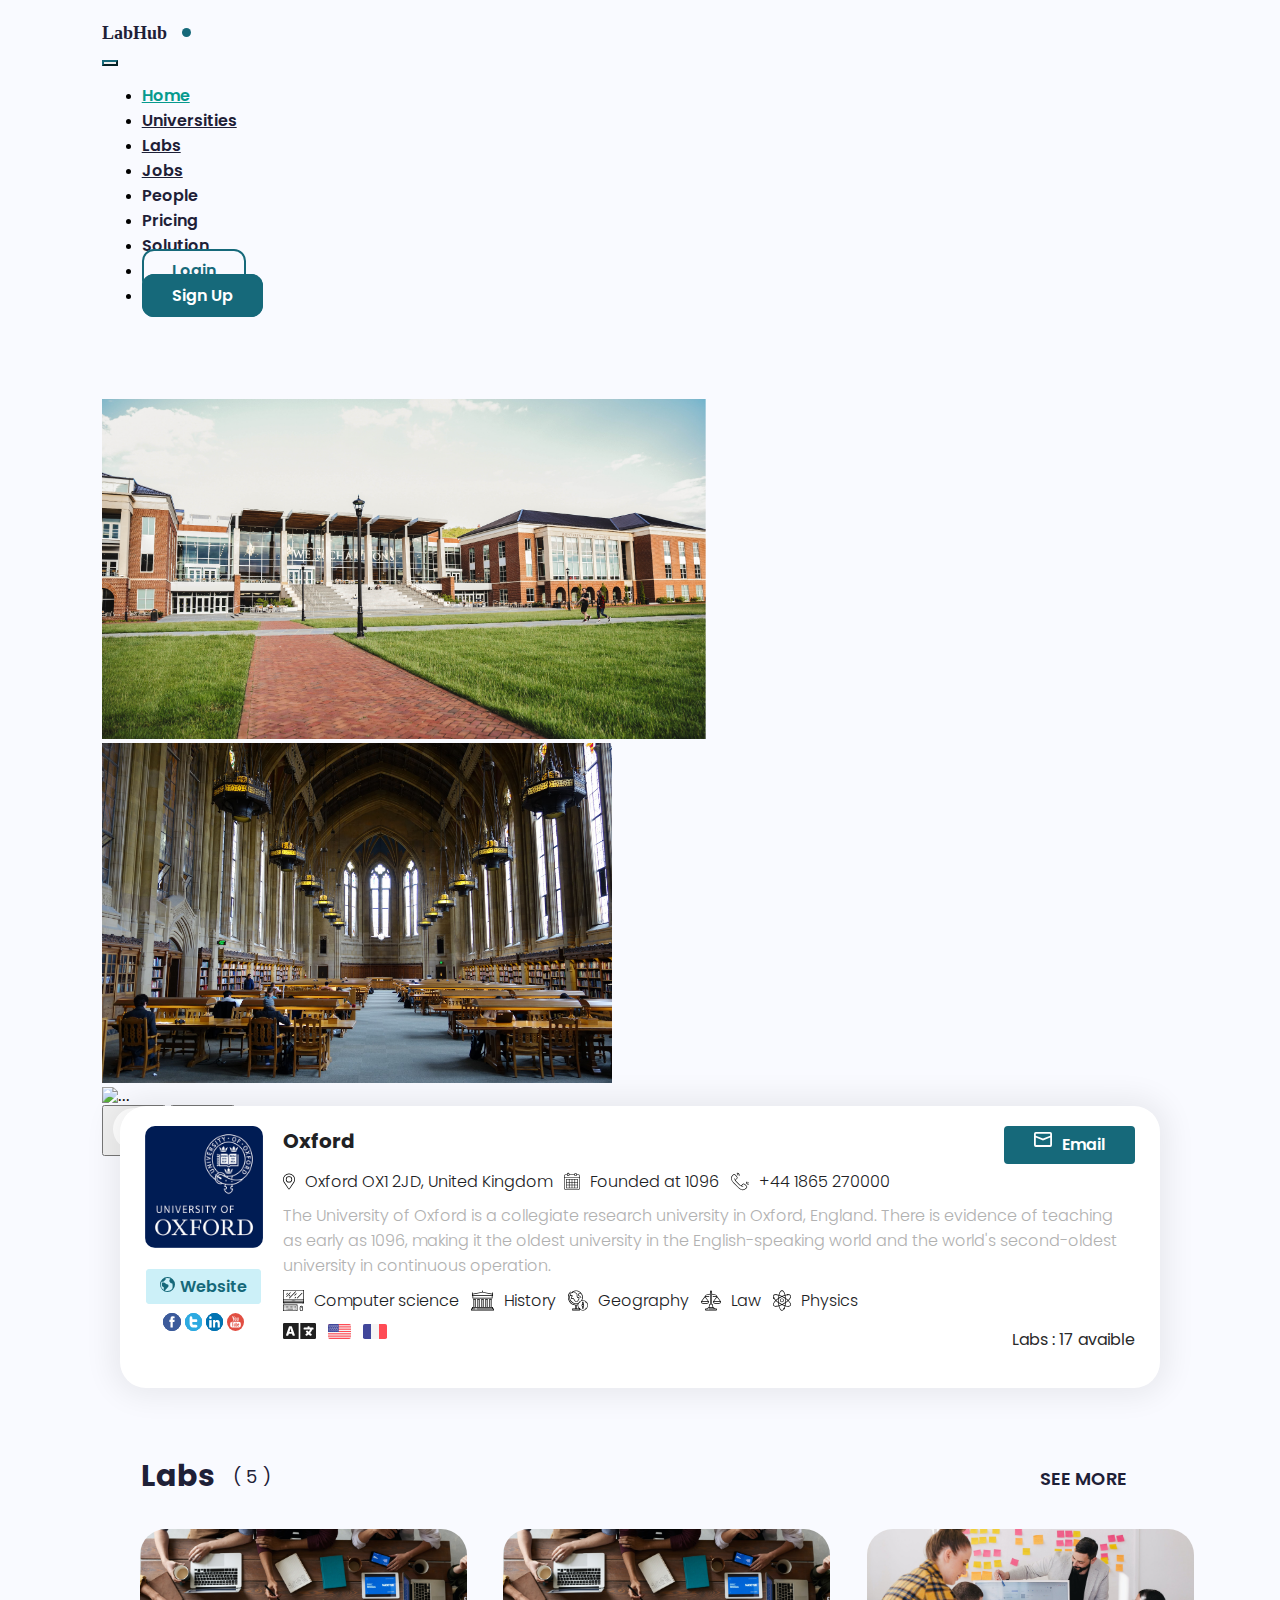
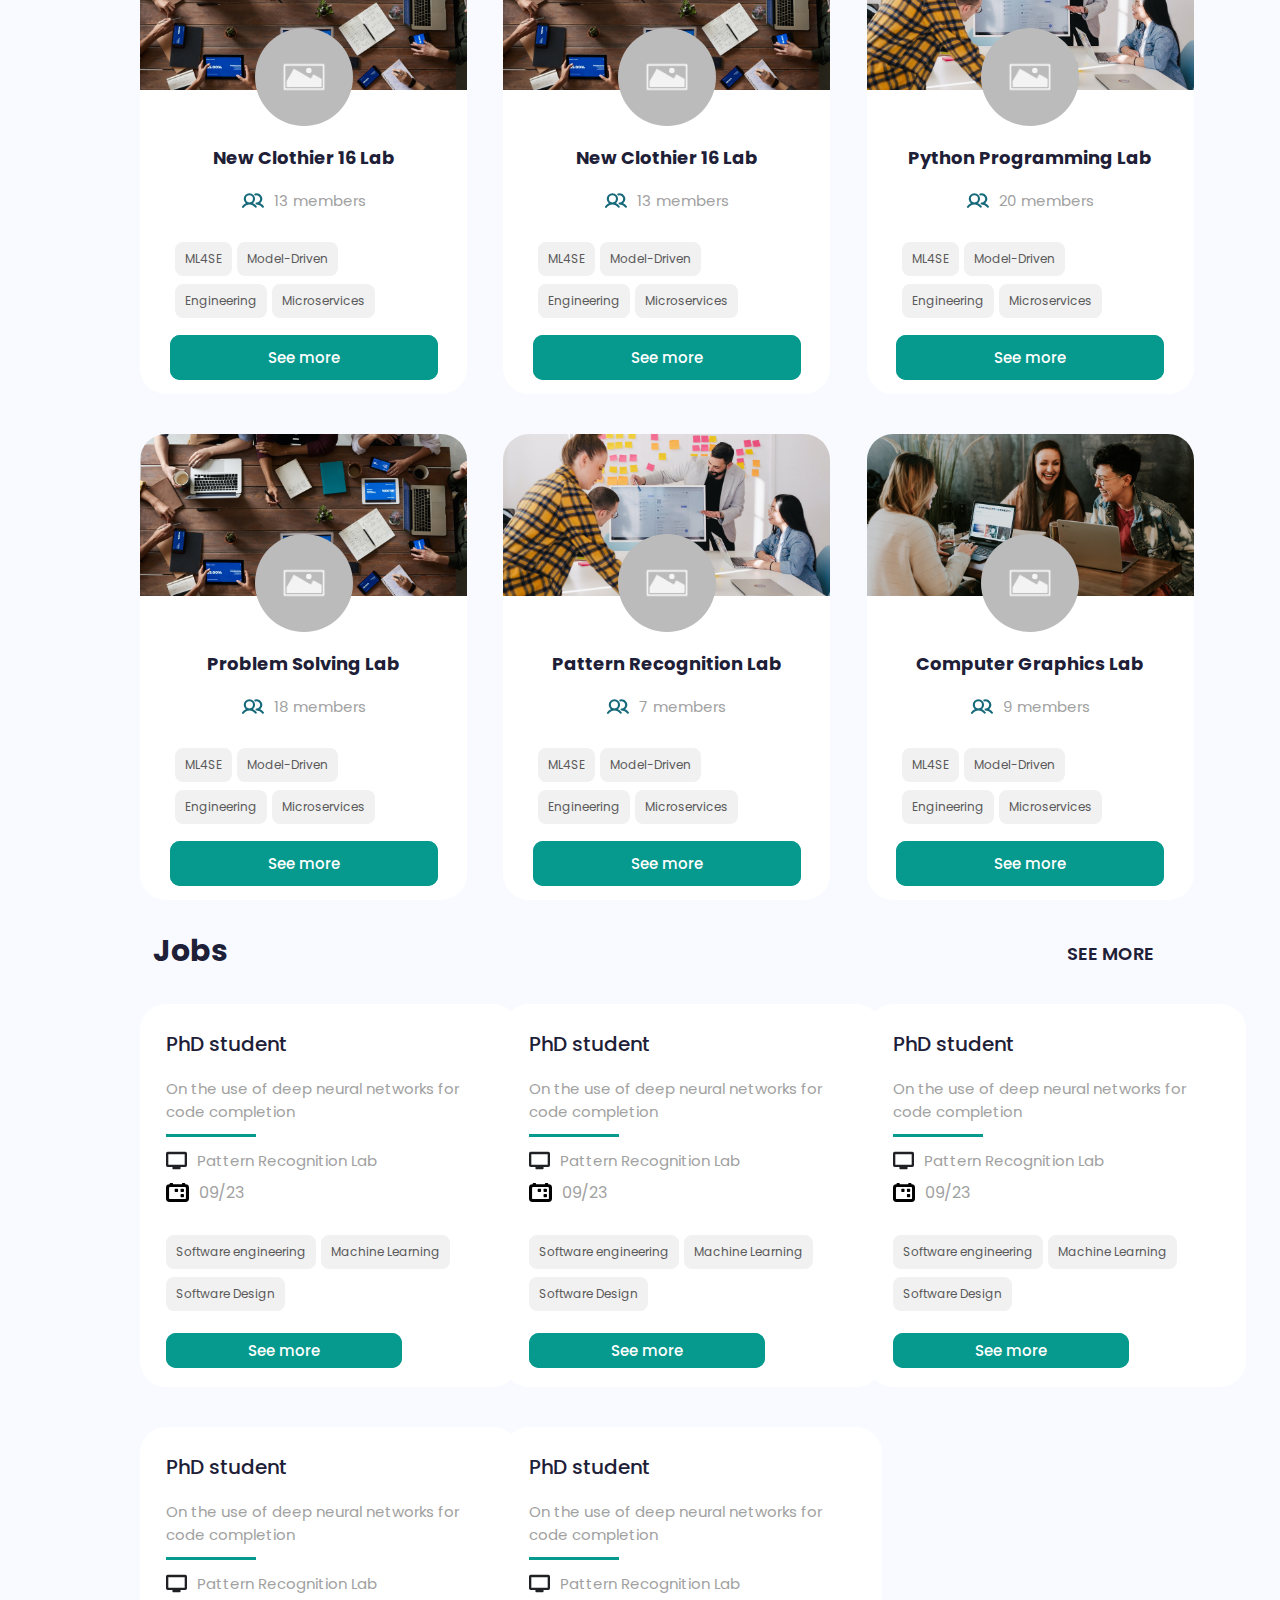
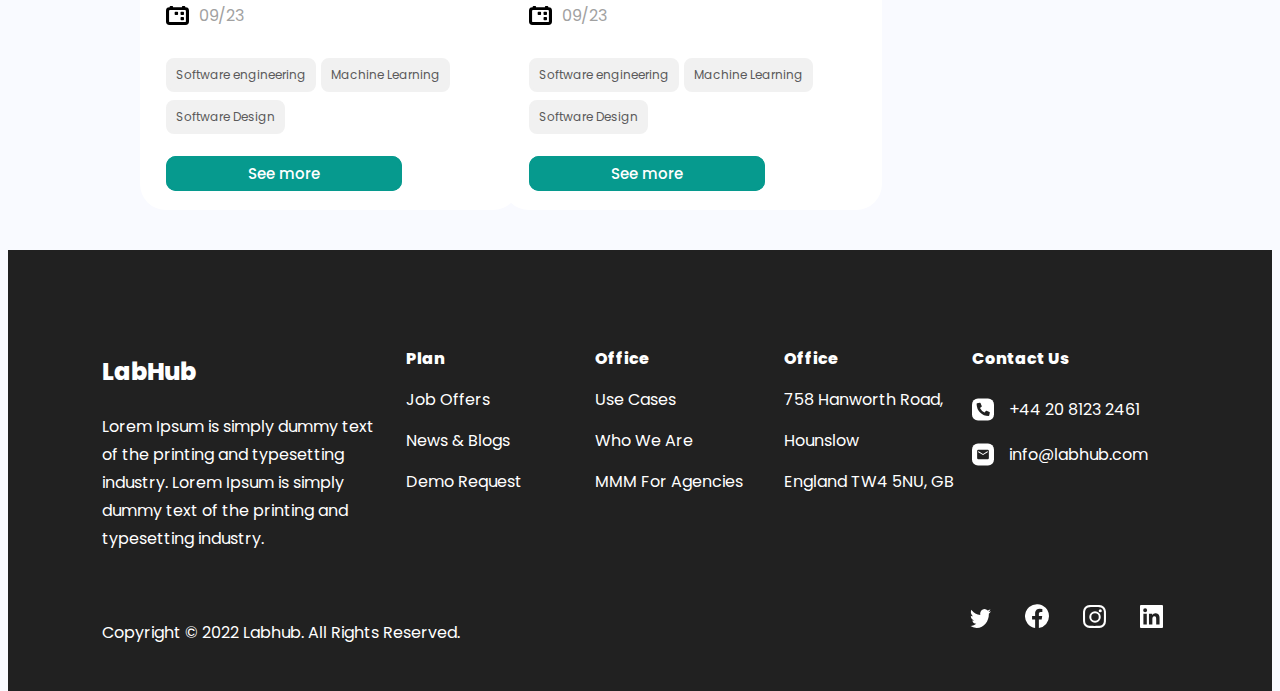
==== detail-universities.html @ 2379552f "add detail universities" ====
<!DOCTYPE html>
<html lang="en">

<head>
  <meta charset="UTF-8" />
  <meta http-equiv="X-UA-Compatible" content="IE=edge" />
  <meta name="viewport" content="width=device-width, initial-scale=1.0" />
  <link rel="stylesheet" href="css/detail-universities.css" type="text/css" />
  <link href="https://cdn.jsdelivr.net/npm/bootstrap@5.1.3/dist/css/bootstrap.min.css" rel="stylesheet"
    integrity="sha384-1BmE4kWBq78iYhFldvKuhfTAU6auU8tT94WrHftjDbrCEXSU1oBoqyl2QvZ6jIW3" crossorigin="anonymous" />
  <title>Details</title>
</head>

<body style="background-color: #f9faff">
  <!-- Navbar -->
  <section id="home__navigation">
    <nav class="navbar navbar-expand-lg navbar-light">
      <div class="container-fluid menu">
        <div>
          <img class="logo" src="./img/logo.svg" />
        </div>
        <button class="navbar-toggler" type="button" data-bs-toggle="collapse" data-bs-target="#navbarNav"
          aria-controls="navbarNav" aria-expanded="false" aria-label="Toggle navigation">
          <span class="navbar-toggler-icon"></span>
        </button>
        <div class="collapse navbar-collapse justify-content-end" id="navbarNav">
          <ul class="navbar-nav">
            <li class="nav-item">
              <a class="nav-link active-page" href="/LabHub/">Home</a>
            </li>
            <li class="nav-item">
              <a class="nav-link" href="/LabHub/universities.html">Universities</a>
            </li>
            <li class="nav-item">
              <a class="nav-link" href="/LabHub/labs.html">Labs</a>
            </li>
            <li class="nav-item">
              <a class="nav-link" href="/jobs.html">Jobs</a>
            </li>
            <li class="nav-item">
              <a class="nav-link">People</a>
            </li>
            <li class="nav-item">
              <a class="nav-link">Pricing</a>
            </li>
            <li class="nav-item">
              <a class="nav-link">Solution</a>
            </li>
            <li class="nav-item">
              <a class="nav-link">Login</a>
            </li>
            <li class="nav-item">
              <a class="nav-link">Sign Up</a>
            </li>
          </ul>
        </div>
      </div>
    </nav>
  </section>
  <!-- Details University -->
  <section id="details__university">
    <div class="result-university">
      <div id="carouselExampleControls" class="carousel slide" data-bs-ride="carousel">
        <div class="carousel-inner">
          <div class="carousel-item active">
            <!-- <div class="img1"></div> -->
            <img src="./img/university-3.jpg" class="d-block w-100 img-carousel" alt="..." />
          </div>
          <div class="carousel-item">
            <!-- <div class="img2"></div> -->
            <img src="./img/university-2.jpg" class="d-block w-100 img-carousel" alt="..." />
          </div>
          <div class="carousel-item">
            <img src="./img/university-1.jpg" class="d-block w-100 img-carousel" alt="..." />
            <!-- <div class="img1 d-block w-100"></div> -->
          </div>
        </div>
        <button class="carousel-control-prev" type="button" data-bs-target="#carouselExampleControls"
          data-bs-slide="prev">
          <img src="./img/arrow-prev.svg" />
        </button>
        <button class="carousel-control-next" type="button" data-bs-target="#carouselExampleControls"
          data-bs-slide="next">
          <img src="./img/arrow-next.svg" />
        </button>
      </div>
      <div class="description-university">
        <div class="data-university">
          <img src="./img/logo-university.png" class="logo-university" />
          <div class="url-university">
            <a class="website-university"><img src="./img/earth.svg" />Website</a>
          </div>
          <div class="social-media">
            <a href="https://www.facebook.com/">
              <img src="./img/facebook.svg" /></a>
            <a href="https://www.twitter.com/">
              <img src="./img/twitter.svg" /></a>
            <a> <img src="./img/linkedin.svg" /></a>
            <a href=""> <img src="./img/youtubee.svg" /></a>
          </div>
        </div>
        <div class="details-of-university">
          <div class="university-email">
            <p>Oxford</p>
            <a href="mailto:someone@yoursite.com"><img src="/img/mail.svg" />Email</a>
          </div>
          <div class="contact-university">
            <div class="adress">
              <img src="/img/pin.svg" />
              <p class="data-of-university">Oxford OX1 2JD, United Kingdom</p>
            </div>
            <div class="founded">
              <img src="/img/calendar.svg" />
              <p class="data-of-university">Founded at 1096</p>
            </div>

            <div class="phone">
              <img src="/img/phone-number.svg" />
              <p class="data-of-university">+44 1865 270000</p>
            </div>
          </div>
          <div class="describe-university">
            <p>
              The University of Oxford is a collegiate research university in
              Oxford, England. There is evidence of teaching as early as 1096,
              making it the oldest university in the English-speaking world
              and the world's second-oldest university in continuous
              operation.
            </p>
          </div>
          <div class="specialty-university">
            <div class="educational-materials-1">
              <img src="/img/technogie.svg" />
              <p class="educational">Computer science</p>
            </div>
            <div class="educational-materials-2">
              <img src="/img/history.svg" />
              <p class="educational">History</p>
            </div>
            <div class="educational-materials-3">
              <img src="/img/geography.svg" />
              <p class="educational">Geography</p>
            </div>
            <div class="educational-materials-4">
              <img src="/img/law.svg" />
              <p class="educational">Law</p>
            </div>
            <div class="educational-materials-5">
              <img src="/img/nuclear.svg" />
              <p class="educational">Physics</p>
            </div>
          </div>
          <div class="avaible-labs">
            <div class="language">
              <img src="/img/language.svg" />
              <img src="/img/united-states.svg" />
              <img src="/img/french.svg" />
            </div>
            <div class="number-of-labs">
              <p>Labs : <span>17</span> avaible</p>
            </div>
          </div>
        </div>
      </div>
    </div>
  </section>
  <!-- Search Labs -->
  <section id="labs">
    <div class="labs-find">
      <p>Labs <span class="number">( 5 )</span></p>
      <a href="">SEE MORE</a>
    </div>
  </section>
  <!-- List of labs-->
  <section id="labs__list__of__labs">
    <div class="result-search">
      <div class="labs-details">
        <img class="img-lab" src="./img/team.jpg" />
        <div class="">
          <img class="logo-lab" src="./img/img.webp" alt="" />
        </div>
        <div class="description-lab">
          <p class="name-lab">New Clothier 16 Lab</p>
          <div class="members">
            <img src="./img/member.svg" alt="" />
            <p>13</p>
            <p>members</p>
          </div>
        </div>
        <div class="tags">
          <a>ML4SE</a>
          <a>Model-Driven</a>
          <a>Engineering</a>
          <a>Microservices</a>
        </div>
        <a class="see-more">See more</a>
      </div>
      <div class="labs-details">
        <img class="img-lab" src="./img/team.jpg" />
        <div class="">
          <img class="logo-lab" src="./img/img.webp" alt="" />
        </div>
        <div class="description-lab">
          <p class="name-lab">New Clothier 16 Lab</p>
          <div class="members">
            <img src="./img/member.svg" alt="" />
            <p>13</p>
            <p>members</p>
          </div>
        </div>
        <div class="tags">
          <a>ML4SE</a>
          <a>Model-Driven</a>
          <a>Engineering</a>
          <a>Microservices</a>
        </div>
        <a class="see-more">See more</a>
      </div>
      <div class="labs-details">
        <img class="img-lab" src="./img/team-2.jpg" />
        <div class="">
          <img class="logo-lab" src="./img/img.webp" alt="" />
        </div>
        <div class="description-lab">
          <p class="name-lab">Python Programming Lab</p>
          <div class="members">
            <img src="./img/member.svg" alt="" />
            <p>20</p>
            <p>members</p>
          </div>
        </div>
        <div class="tags">
          <a>ML4SE</a>
          <a>Model-Driven</a>
          <a>Engineering</a>
          <a>Microservices</a>
        </div>
        <a class="see-more">See more</a>
      </div>
      <div class="labs-details">
        <img class="img-lab" src="./img/team.jpg" />
        <div class="">
          <img class="logo-lab" src="./img/img.webp" alt="" />
        </div>
        <div class="description-lab">
          <p class="name-lab">Problem Solving Lab</p>
          <div class="members">
            <img src="./img/member.svg" alt="" />
            <p>18</p>
            <p>members</p>
          </div>
        </div>
        <div class="tags">
          <a>ML4SE</a>
          <a>Model-Driven</a>
          <a>Engineering</a>
          <a>Microservices</a>
        </div>
        <a class="see-more">See more</a>
      </div>
      <div class="labs-details">
        <img class="img-lab" src="./img/team-2.jpg" />
        <div class="">
          <img class="logo-lab" src="./img/img.webp" alt="" />
        </div>
        <div class="description-lab">
          <p class="name-lab">Pattern Recognition Lab</p>
          <div class="members">
            <img src="./img/member.svg" alt="" />
            <p>7</p>
            <p>members</p>
          </div>
        </div>
        <div class="tags">
          <a>ML4SE</a>
          <a>Model-Driven</a>
          <a>Engineering</a>
          <a>Microservices</a>
        </div>
        <a class="see-more">See more</a>
      </div>
      <div class="labs-details">
        <img class="img-lab" src="./img/team-3.jpg" />
        <div class="">
          <img class="logo-lab" src="./img/img.webp" alt="" />
        </div>
        <div class="description-lab">
          <p class="name-lab">Computer Graphics Lab</p>
          <div class="members">
            <img src="./img/member.svg" alt="" />
            <p>9</p>
            <p>members</p>
          </div>
        </div>
        <div class="tags">
          <a>ML4SE</a>
          <a>Model-Driven</a>
          <a>Engineering</a>
          <a>Microservices</a>
        </div>
        <a class="see-more">See more</a>
      </div>
    </div>
  </section>
  <!-- Jobss -->
  <section id="jobs">
    <div class="jobs-find">
      <p>Jobs</p>
      <a href="">SEE MORE</a>
    </div>
  </section>
  <!-- Jobs -->
  <section id="list-jobs">
    <div class="list-of-jobs">
      <div class="details-jobs">
        <p class="name-job">PhD student</p>
        <p class="description-job">
          On the use of deep neural networks for code completion
        </p>
        <img src="./img/line.svg" alt="" />
        <div class="type-lab">
          <img src="./img/computer.svg" />
          <p>Pattern Recognition Lab</p>
        </div>
        <div class="date">
          <img src="./img/calendar-2.svg" />
          <p>09/23</p>
        </div>
        <div class="tags-jobs">
          <a>Software engineering </a>
          <a>Machine Learning</a>
          <a>Software Design</a>
        </div>
        <a class="see-more-job">See more</a>
      </div>
      <div class="details-jobs">
        <p class="name-job">PhD student</p>
        <p class="description-job">
          On the use of deep neural networks for code completion
        </p>
        <img src="./img/line.svg" alt="" />
        <div class="type-lab">
          <img src="./img/computer.svg" />
          <p>Pattern Recognition Lab</p>
        </div>
        <div class="date">
          <img src="./img/calendar-2.svg" />
          <p>09/23</p>
        </div>
        <div class="tags-jobs">
          <a>Software engineering </a>
          <a>Machine Learning</a>
          <a>Software Design</a>
        </div>
        <a class="see-more-job">See more</a>
      </div>
      <div class="details-jobs">
        <p class="name-job">PhD student</p>
        <p class="description-job">
          On the use of deep neural networks for code completion
        </p>
        <img src="./img/line.svg" alt="" />
        <div class="type-lab">
          <img src="./img/computer.svg" />
          <p>Pattern Recognition Lab</p>
        </div>
        <div class="date">
          <img src="./img/calendar-2.svg" />
          <p>09/23</p>
        </div>
        <div class="tags-jobs">
          <a>Software engineering </a>
          <a>Machine Learning</a>
          <a>Software Design</a>
        </div>
        <a class="see-more-job">See more</a>
      </div>
      <div class="details-jobs">
        <p class="name-job">PhD student</p>
        <p class="description-job">
          On the use of deep neural networks for code completion
        </p>
        <img src="./img/line.svg" alt="" />
        <div class="type-lab">
          <img src="./img/computer.svg" />
          <p>Pattern Recognition Lab</p>
        </div>
        <div class="date">
          <img src="./img/calendar-2.svg" />
          <p>09/23</p>
        </div>
        <div class="tags-jobs">
          <a>Software engineering </a>
          <a>Machine Learning</a>
          <a>Software Design</a>
        </div>
        <a class="see-more-job">See more</a>
      </div>
      <div class="details-jobs">
        <p class="name-job">PhD student</p>
        <p class="description-job">
          On the use of deep neural networks for code completion
        </p>
        <img src="./img/line.svg" alt="" />
        <div class="type-lab">
          <img src="./img/computer.svg" />
          <p>Pattern Recognition Lab</p>
        </div>
        <div class="date">
          <img src="./img/calendar-2.svg" />
          <p>09/23</p>
        </div>
        <div class="tags-jobs">
          <a>Software engineering </a>
          <a>Machine Learning</a>
          <a>Software Design</a>
        </div>
        <a class="see-more-job">See more</a>
      </div>
    </div>
  </section>
  <footer id="home__footer">
    <div class="our-links">
      <div class="description-labhub">
        <p>LabHub</p>
        <p>
          Lorem Ipsum is simply dummy text of the printing and typesetting
          industry. Lorem Ipsum is simply dummy text of the printing and
          typesetting industry.
        </p>
      </div>
      <div class="details-link">
        <p>Plan</p>
        <p class="custom-links">Job Offers</p>
        <p class="custom-links">News & Blogs</p>
        <p class="custom-links">Demo Request</p>
      </div>
      <div class="details-link">
        <p>Office</p>
        <p class="custom-links">Use Cases</p>
        <p class="custom-links">Who We Are</p>
        <p class="custom-links">MMM For Agencies</p>
      </div>
      <div class="details-link">
        <p>Office</p>
        <p class="custom-links">758 Hanworth Road,</p>
        <p class="custom-links">Hounslow</p>
        <p class="custom-links">England TW4 5NU, GB</p>
      </div>
      <div class="contact-us">
        <p>Contact Us</p>
        <div class="number-phone">
          <img src="./img/phone.svg" />
          <p>+44 20 8123 2461</p>
        </div>
        <div class="email">
          <img src="./img/email.svg" />
          <p>info@labhub.com</p>
        </div>
      </div>
    </div>
    <div class="social-media">
      <div class="copyrigt">
        <p>Copyright © 2022 Labhub. All Rights Reserved.</p>
      </div>
      <div class="social-media-img">
        <img src="./img/logo-twitter.svg" />
        <img src="./img/logo-facebook.svg" />
        <img src="./img/logo-instagram.svg" />
        <img src="./img/logo-linkedin.svg" />
      </div>
      <button id="scrollToTopBtn"></button>
    </div>
  </footer>
  <script src="https://cdn.jsdelivr.net/npm/bootstrap@5.1.3/dist/js/bootstrap.bundle.min.js"
    integrity="sha384-ka7Sk0Gln4gmtz2MlQnikT1wXgYsOg+OMhuP+IlRH9sENBO0LRn5q+8nbTov4+1p"
    crossorigin="anonymous"></script>
    <script src="js/scrolltotop.js"></script>
</body>

</html>
---- css/detail-universities.css ----
@import url(../font.css);

html {
  height: 100%;
}

body {
  height: 100%;
}

.pp {
  border: 2px red solid;
}

.tt {
  border: 2px black solid;
}

/* Navbar */
#home__navigation .logo {
  vertical-align: initial;
  width: 89px;
  height: 25px;
}

#home__navigation .menu {
  padding-left: 7.321vw;
  padding-right: 7.321vw;
  margin-top: 20px;
}

#home__navigation ul li a {
  font-family: Poppins-SemiBold;
  font-size: 16px;
  font-weight: 900;
  color: #1e2037;
  margin-right: 16px;
  cursor: pointer;
}

#home__navigation .navbar-toggler:focus {
  box-shadow: 0 0 0 0.1rem;
}

#home__navigation .navbar-light .navbar-toggler {
  color: #16697a;
  border-color: #16697a;
}

#home__navigation ul li:nth-child(8) a {
  font-family: Poppins-SemiBold;
  color: #16697a;
  font-size: 16px;
  border-radius: 12px;
  border: 2px solid #16697a;
  padding: 8px 28px;
}

#home__navigation ul li:nth-child(9) a {
  font-family: Poppins-SemiBold;
  color: #ffffff;
  font-size: 16px;
  border-radius: 12px;
  border: 2px solid #16697a;
  background-color: #16697a;
  padding: 8px 28px;
  margin-right: 0px;
}

#home__navigation .active-page {
  color: #069a8e;
}

/* Details University  */
#details__university .result-university {
  padding-left: 7.321vw;
  padding-right: 7.321vw;
  padding-top: 75px;
}

#details__university .carousel-inner {
  border-radius: 12px;
}

/* #details__university .carousel-item .img1 {
  background: url("../img/university-1.jpg") no-repeat;
  background-size: 100% 100%;
  height: 300px;
} */
#details__university .img-carousel {
  height: 340px;
  object-fit: cover;
}

/* #details__university .carousel-item .img2 {
  background: url("../img/university-2.jpg") no-repeat;
  background-size: 100% 100%;
  height: 300px;
} */
/* #details__university .carousel-item .img3 {
  background: url("../img/university-3.jpg") no-repeat;
  background-size: 100% 100%;
  height: 300px;
} */

#details__university .carousel-control-next {
  width: 6%;
  top: 0px;
  opacity: initial;
}

#details__university .carousel-control-prev {
  width: 6%;
  top: 0px;
  opacity: initial;
}

#details__university .description-university {
  width: 92%;
  margin: auto;
  padding: 20px 25px;
  display: flex;
  gap: 20px;
  /*justify-content: space-around;*/
  background-color: #ffffff;

  border-radius: 26px;
  margin-top: -50px;
  position: relative;
  -webkit-box-shadow: 0px 0px 30px 8px rgba(0, 0, 0, 0.07);
  box-shadow: 0px 0px 30px 8px rgba(0, 0, 0, 0.07);
}

#details__university .logo-university {
  width: 100%;
  height: 122px;
  border-radius: 10px;
}

#details__university .details-of-university {
  width: 89%;
}

#details__university .data-university {
  text-align: center;
}

#details__university .url-university {
  margin-top: 22px;
}

#details__university .website-university {
  font-family: Poppins-SemiBold;
  color: #16697a;
  font-size: 16px;
  border-radius: 4px;
  border: 2px solid #ccf0f8;
  background-color: #ccf0f8;
  padding: 4px 12px;
  margin-right: 0px;
  text-decoration: none;
  cursor: pointer;
}

#details__university .website-university img {
  margin-right: 5px;
}

#details__university .social-media {
  margin-top: 14px;
}

#details__university .university-email {
  display: flex;
  justify-content: space-between;
  margin-bottom: 5px;
}

#details__university .university-email p {
  font-family: Poppins-Bold;
  color: #202124;
  font-size: 20px;
  margin: 0;
  padding: 0;
}

#details__university .university-email a {
  font-family: Poppins-SemiBold;
  color: #ffffff;
  font-size: 16px;
  border-radius: 4px;
  border: 2px solid #16697a;
  background-color: #16697a;
  padding: 4px 28px;
  margin-right: 0px;
  cursor: pointer;
  text-decoration: none;
}

#details__university .university-email a img {
  margin-right: 10px;
  margin-bottom: 4px;
  width: 18px;
}

#details__university .contact-university {
  display: flex;
  flex-wrap: wrap;
  margin-bottom: 9px;
}

#details__university .data-of-university {
  font-family: Poppins-Light;
  color: #202124;
  font-size: 16px;
  margin: 0;
  padding: 0;
}

#details__university .adress,
.founded,
.phone {
  display: flex;
  gap: 10px;
  margin-right: 12px;
}

#details__university .describe-university p {
  font-family: Poppins-Light;
  color: #b1b1b1;
  font-size: 16px;
  margin: 0;
  padding: 0;
}

#details__university .avaible-labs {
  display: flex;
  justify-content: space-between;
  margin-top: 10px;
}

#details__university .avaible-labs img {
  margin-right: 8px;
}

#details__university .number-of-labs p {
  font-family: Poppins-Regular;
  color: #2a2a2a;
  font-size: 16px;
  margin-top: 4px;
  padding: 0;
}

/* Number of labs*/
#labs .labs-find {
  display: flex;
  justify-content: space-between;
  width: 79%;
  margin: auto;
  margin-top: 65px;
}

#labs .labs-find p {
  font-family: Poppins-Bold;
  color: #1e2037;
  font-size: 30px;
  margin: 0;
  padding: 0;
}

#labs .labs-find span {
  font-family: Poppins-Regular;
  color: #1e2037;
  font-size: 18px;
  margin-left: 12px;
  position: relative;
  bottom: 3px;
}

#labs .labs-find a {
  font-family: Poppins-SemiBold;
  color: #1e2037;
  font-size: 18px;
  margin: 12px;
  padding: 0;
  cursor: pointer;
  text-decoration: none;
}

#labs__list__of__labs .result-search {
  margin-top: 25px;
  display: inline-grid;
  grid-template-columns: 35% 35% 35%;
  padding-left: 10.321vw;
  padding-right: 7.321vw;
}

#labs__list__of__labs .labs-details {
  width: 90%;
  text-align: center;
  margin-bottom: 40px;
  padding-bottom: 25px;
  border-top-left-radius: 26px;
  border-bottom-left-radius: 26px;
  border-top-right-radius: 26px;
  border-bottom-right-radius: 26px;
  background-color: #ffffff;
}

#labs__list__of__labs .img-lab {
  width: 100%;
  height: 12.625vw;
  border-top-left-radius: 26px;
  border-top-right-radius: 26px;
  object-fit: cover;
}

#labs__list__of__labs .logo-lab {
  width: 30%;
  border-radius: 50%;
  margin-left: auto;
  margin-right: auto;
  display: block;
  margin-top: -5.167vw;
}

#labs__list__of__labs .description-lab {
  text-align: center;
}

#labs__list__of__labs .name-lab {
  color: #1e2037;
  font-family: Poppins-Bold;
  font-size: 18px;
  margin-top: 18px;
}

#labs__list__of__labs .members {
  display: flex;
  justify-content: center;
  gap: 5px;
  margin-bottom: 15px;
}

#labs__list__of__labs .members img {
  width: 22px;
  margin-right: 5px;
}

#labs__list__of__labs .members p {
  margin: 0;
  padding: 0;
  color: #a1a1a1;
  font-size: 15px;
  font-family: Poppins-Regular;
}

#labs__list__of__labs .tags {
  margin-top: 22px;
  display: flex;
  justify-content: flex-start;
  flex-wrap: wrap;
  padding-right: 45px;
  padding-left: 45px;
  margin-bottom: 28px;
}

#labs__list__of__labs .tags a {
  font-family: Poppins-Regular;
  color: #5a5a5a;
  font-size: 14px;
  border-radius: 8px;
  border: 2px solid #f1f1f1;
  background-color: #f1f1f1;
  margin-right: 5px;
  margin-top: 8px;
  padding: 6px 8px;
  cursor: pointer;
}

#labs__list__of__labs .see-more {
  font-family: Poppins-Medium;
  color: #ffffff;
  font-size: 15px;
  border-radius: 10px;
  border: 2px solid #069a8e;
  background-color: #069a8e;
  cursor: pointer;
  text-decoration: none;
  padding: 10px 96px;
}

#jobs .jobs-find {
  display: flex;
  justify-content: space-between;
  padding-left: 11.321vw;
  padding-right: 8.321vw;
  margin-top: -12px;
}

#jobs .jobs-find p {
  font-family: Poppins-Bold;
  color: #1e2037;
  font-size: 30px;
  margin: 0;
  padding: 0;
}

#jobs .jobs-find a {
  font-family: Poppins-SemiBold;
  color: #1e2037;
  font-size: 18px;
  margin: 12px;
  padding: 0;
  cursor: pointer;
  text-decoration: none;
}

#list-jobs .list-of-jobs {
  margin-top: 25px;
  display: inline-grid;
  grid-template-columns: 35% 35% 35%;
  padding-left: 10.321vw;
  padding-right: 7.321vw;
}

#list-jobs .details-jobs {
  width: 90%;
  text-align: left;
  margin-bottom: 40px;
  padding-bottom: 25px;
  padding-left: 26px;
  padding-right: 26px;
  border-top-left-radius: 26px;
  border-bottom-left-radius: 26px;
  border-top-right-radius: 26px;
  border-bottom-right-radius: 26px;
  background-color: #ffffff;
}

#list-jobs .name-job {
  color: #1e2037;
  font-family: Poppins-Medium;
  font-size: 20px;
  margin-top: 25px;
  padding: 0;
}

#list-jobs .description-job {
  color: #a1a1a1;
  font-family: Poppins-Regular;
  font-size: 15px;
  margin: 0;
  padding-right: 15px;
  margin-top: -2px;
}

#list-jobs .type-lab {
  margin-top: 8px;
  display: flex;
  gap: 10px;
}

#list-jobs .type-lab p {
  color: #a1a1a1;
  font-family: Poppins-Regular;
  font-size: 15px;
  margin: 0;
  padding: 0;
}

#list-jobs .date {
  margin-top: 8px;
  display: flex;
  gap: 10px;
}

#list-jobs .date p {
  color: #a1a1a1;
  font-family: Poppins-Regular;
  font-size: 16px;
  margin: 0;
  padding: 0;
}

#list-jobs .tags-jobs {
  margin-top: 22px;
  display: flex;
  justify-content: flex-start;
  flex-wrap: wrap;
  margin-bottom: 28px;
}

#list-jobs .tags-jobs a {
  font-family: Poppins-Regular;
  color: #5a5a5a;
  font-size: 12px;
  border-radius: 8px;
  border: 2px solid #f1f1f1;
  background-color: #f1f1f1;
  margin-right: 5px;
  margin-top: 8px;
  padding: 6px 8px;
  cursor: pointer;
}

#list-jobs .see-more-job {
  font-family: Poppins-Medium;
  color: #ffffff;
  font-size: 15px;
  border-radius: 10px;
  border: 2px solid #069a8e;
  background-color: #069a8e;
  cursor: pointer;
  text-decoration: none;
  padding: 10px 96px;
}

/*Footer*/
#home__footer .our-links {
  background-color: #212121;
  color: #ffffff;
  display: flex;
  padding-right: 7.321vw;
  padding-left: 7.321vw;
  padding-top: 80px;
  padding-bottom: 10px;
}

#home__footer .description-labhub {
  width: 30%;
  padding-right: 15px;
}

#home__footer .details-link {
  width: 18%;
  padding-right: 15px;
}

#home__footer .contact-us {
  width: 18%;
  padding-right: 15px;
}

#home__footer .description-labhub p:nth-child(1) {
  font-family: Poppins-ExtraBold;
  font-size: 24px;
}

#home__footer .description-labhub p:nth-child(2) {
  font-family: Poppins-Regular;
  font-size: 16px;
  line-height: 28px;
}

#home__footer .details-link p:nth-child(1) {
  font-family: Poppins-ExtraBold;
  font-size: 16px;
}

#home__footer .custom-links {
  font-family: Poppins-Regular;
  font-size: 16px;
}

#home__footer .contact-us p:nth-child(1) {
  font-family: Poppins-ExtraBold;
  font-size: 16px;
}

#home__footer .number-phone {
  display: flex;
}

#home__footer .number-phone p {
  font-family: Poppins-Regular;
  font-size: 16px;
  margin: 10px 15px;
}

#home__footer .email p {
  font-family: Poppins-Regular;
  font-size: 16px;
  margin: 10px 15px;
}

#home__footer .email {
  display: flex;
}

#home__footer .social-media {
  padding-top: 25px;
  background-color: #212121;
  color: #ffffff;
  display: flex;
  padding-right: 7.321vw;
  padding-left: 7.321vw;
  padding-bottom: 30px;
}

#home__footer .copyrigt {
  width: 50%;
}

#home__footer .social-media-img {
  width: 50%;
  text-align: right;
}

#home__footer .social-media-img img {
  margin: 0 15px;
}

#home__footer .social-media .copyrigt p {
  font-family: Poppins-Regular;
  font-size: 16px;
}

@media (max-width: 1400px) {
  #home__navigation ul li a {
    margin-right: 12px;
  }

  #labs__list__of__labs .tags {
    padding-right: 35px;
    padding-left: 35px;
  }

  #labs__list__of__labs .tags a {
    font-size: 12px;
  }
}

#details__university .specialty-university {
  margin-top: 6px;
  display: flex;
  flex-wrap: wrap;
}

#details__university .educational-materials-1,
.educational-materials-2,
.educational-materials-3,
.educational-materials-4,
.educational-materials-5 {
  display: flex;
  gap: 10px;
  margin-right: 12px;
  margin-top: 4px;
}

#details__university .educational {
  font-family: Poppins-Light;
  color: #202124;
  font-size: 16px;
  margin: 0;
  padding: 0;
  margin: 0;
  padding: 0;
}

@media (max-width: 1310px) {
  #list-jobs .see-more-job {
    padding: 5px 80px;
  }
}

@media (max-width: 1200px) {
  #home__navigation ul li:nth-child(8) a {
    padding: 8px 25px;
  }

  #home__navigation ul li:nth-child(9) a {
    padding: 8px 25px;
  }

  #details__university .website-university {
    font-size: 14px;
  }

  #labs__list__of__labs .tags {
    justify-content: center;
  }

  #labs__list__of__labs .see-more {
    padding: 5px 58px;
  }

  #list-jobs .see-more-job {
    padding: 5px 50px;
  }

  /* #list-jobs .list-of-jobs {
    display: flex;
    justify-content: space-around;
    flex-wrap: wrap;
  }
  #list-jobs .details-jobs {
    width: 40%;
  } */
}

@media (max-width: 1200px) {
  #home__footer .description-labhub {
    width: 100%;
    margin-bottom: 35px;
  }

  #home__footer .details-link {
    width: 100%;
    margin-bottom: 35px;
  }

  #home__footer .contact-us {
    width: 100%;
    margin-bottom: 35px;
  }

  #home__footer .our-links {
    display: block;
    text-align: center;
  }

  #home__footer .number-phone {
    display: block;
  }

  #home__footer .email {
    display: block;
  }

  #home__footer .social-media {
    text-align: center;
    display: block;
  }

  #home__footer .copyrigt {
    width: 100%;
  }

  #home__footer .social-media-img {
    width: 100%;
    text-align: center;
  }
}

@media (max-width: 1055px) {
  #details__university .contact-university {
    font-size: 14px;
  }

  #details__university .adress,
  .founded,
  .phone {
    margin-top: 4px;
  }
}
@media (max-width: 1100px) {
  #home__navigation ul li a {
    margin-right: 6px;
  }
  #home__navigation ul li:nth-child(8) a {
    padding: 8px 16px;
  }
  #home__navigation ul li:nth-child(9) a {
    padding: 8px 16px;
  }
}
@media (max-width: 991px) {
  #home__navigation .logo {
    width: 110px;
    height: 46px;
  }

  #home__navigation ul li:nth-child(8) a {
    margin-right: 0px;
    text-align: center;
    margin-bottom: 15px;
    margin-top: 15px;
    margin-left: 0px;
  }

  #home__navigation ul li:nth-child(9) a {
    margin-right: 0px;
    text-align: center;
  }

  #details__university .carousel-control-next {
    width: 12%;
  }

  #details__university .carousel-control-prev {
    width: 12%;
  }

  #labs__list__of__labs .result-search {
    justify-content: space-around;
    display: flex;
    flex-wrap: wrap;
  }

  #labs__list__of__labs .labs-details {
    width: 40%;
  }

  #list-jobs .list-of-jobs {
    display: flex;
    justify-content: space-around;
    flex-wrap: wrap;
  }

  #list-jobs .details-jobs {
    width: 40%;
  }

  #details__university .result-university {
    padding-top: 30px;
  }
}

@media (max-width: 768px) {
  #home__navigation .menu {
    padding-left: 5.321vw;
    padding-right: 5.321vw;
  }

  #details__university .carousel-control-next {
    width: 25%;
  }

  #details__university .carousel-control-prev {
    width: 25%;
  }

  #details__university .description-university {
    display: block;
  }

  #details__university .logo-university {
    width: 122px;
  }

  #details__university .details-of-university {
    width: 100%;
    margin-top: 25px;
  }

  #labs__list__of__labs .description-lab {
    padding-left: 15px;
    padding-right: 15px;
  }

  #labs__list__of__labs .labs-details {
    width: 100%;
  }

  #labs__list__of__labs .img-lab {
    height: 38.625vw;
  }

  #labs__list__of__labs .logo-lab {
    margin-top: -12.167vw;
  }

  #labs__list__of__labs .members p {
    font-size: 14px;
  }

  #labs__list__of__labs .location-lab p {
    font-size: 14px;
  }

  #labs__list__of__labs .university-result p {
    font-size: 14px;
  }

  #labs__list__of__labs .see-more {
    padding: 5px 36px;
  }

  #list-jobs .details-jobs {
    width: 100%;
  }
}

@media (max-width: 500px) {
  #home__footer .social-media-img img {
    margin: 0px 5px;
  }
}

@media (max-width: 393px) {
  #details__university .university-email {
    display: block;
  }

  #details__university .university-email p {
    margin-bottom: 12px;
  }

  #details__university .contact-university {
    margin-top: 12px;
  }

  #labs .labs-find {
    display: block;
    text-align: center;
  }

  #labs .labs-find a {
    margin: 0;
  }

  #labs__list__of__labs .see-more {
    padding: 5px 26px;
  }

  #jobs .jobs-find {
    display: block;
    text-align: center;
  }

  #jobs .jobs-find a {
    margin: 0;
  }

  #list-jobs .see-more-job {
    padding: 5px 26px;
  }
}

/* SCROLL */

#home__footer #scrollToTopBtn {
  background-color: #069a8e;
  border-radius: 10px;
  color: white;
  cursor: pointer;
  font-size: 18px;
  line-height: 48px;
  width: 48px;
  aspect-ratio: 1;
  position: fixed;
  right: 30px;
  bottom: 15px;
  border:none;
  visibility: hidden;
}
#home__footer #scrollToTopBtn::before {
  content: "";
  position: absolute;
  inset: 30%;
  transform: translateY(20%) rotate(-45deg);
  border-top: 5px solid #fff;
  border-right: 5px solid #fff;
}
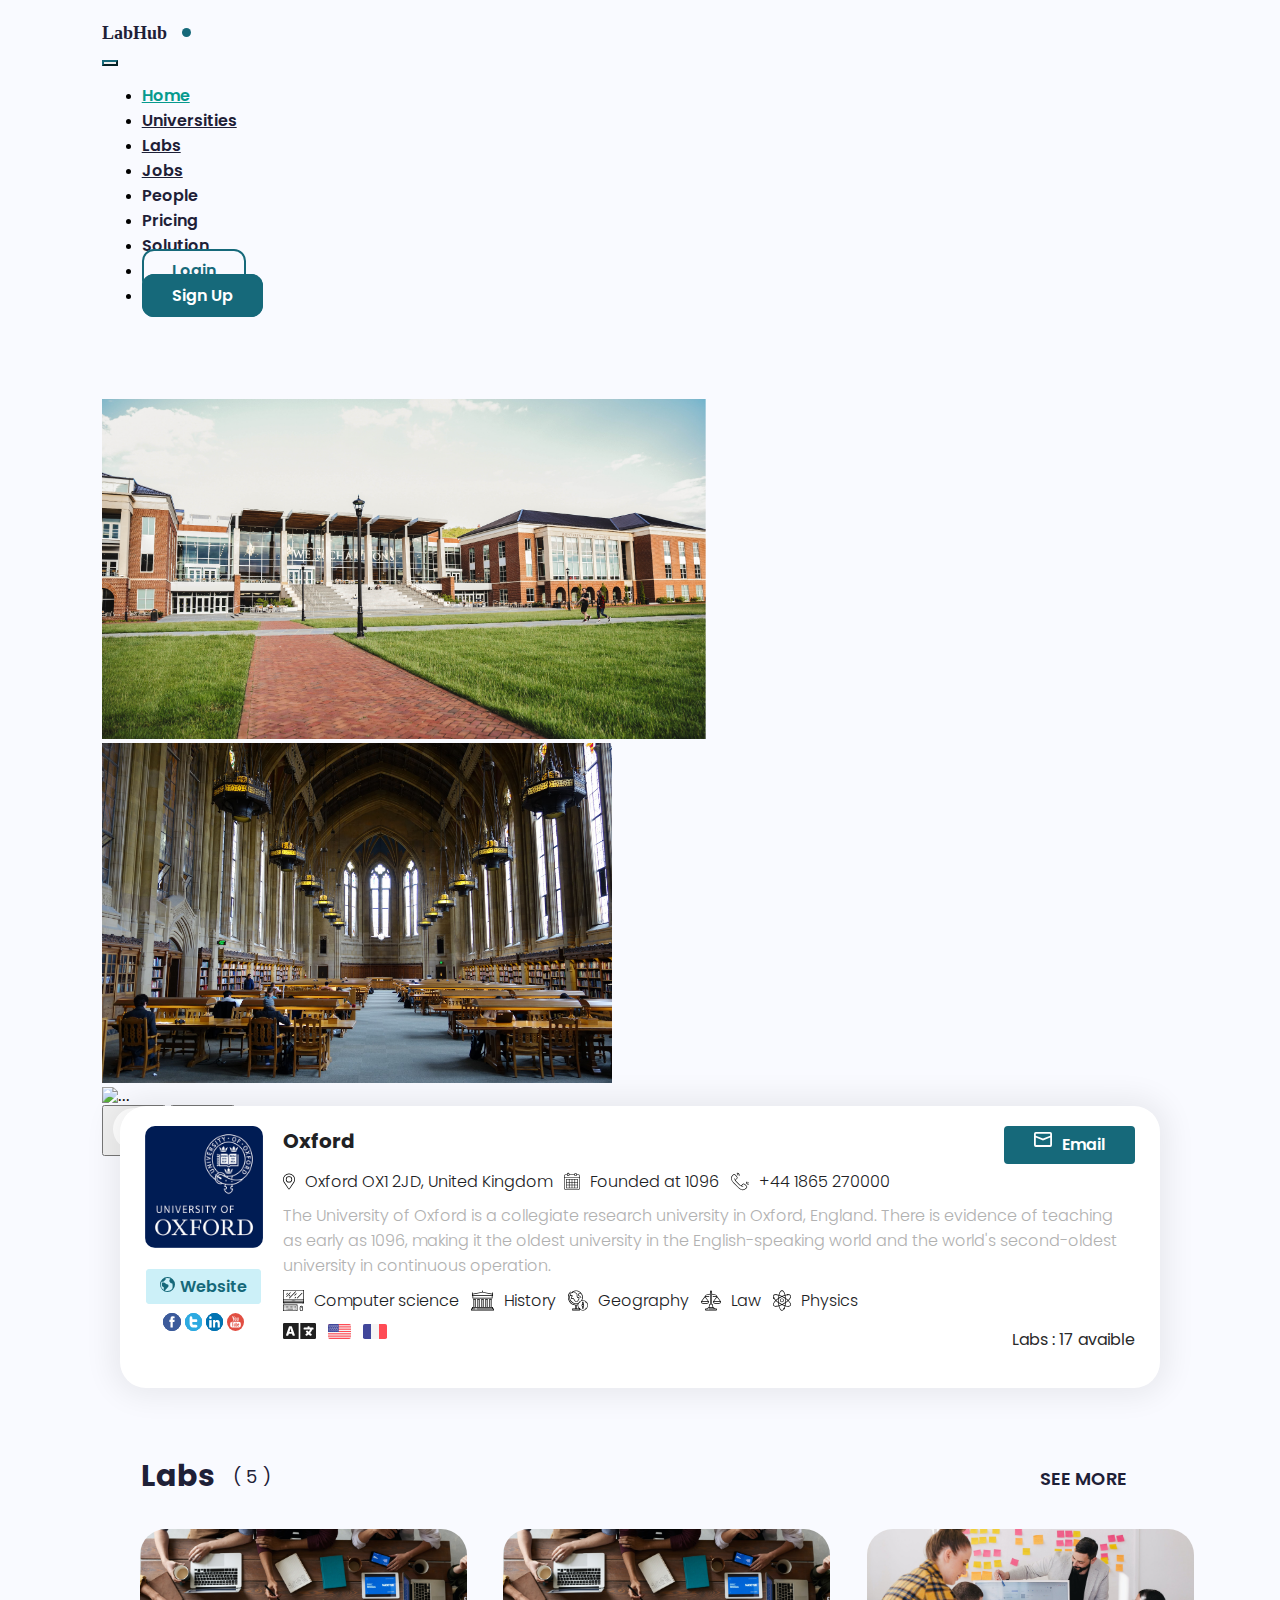
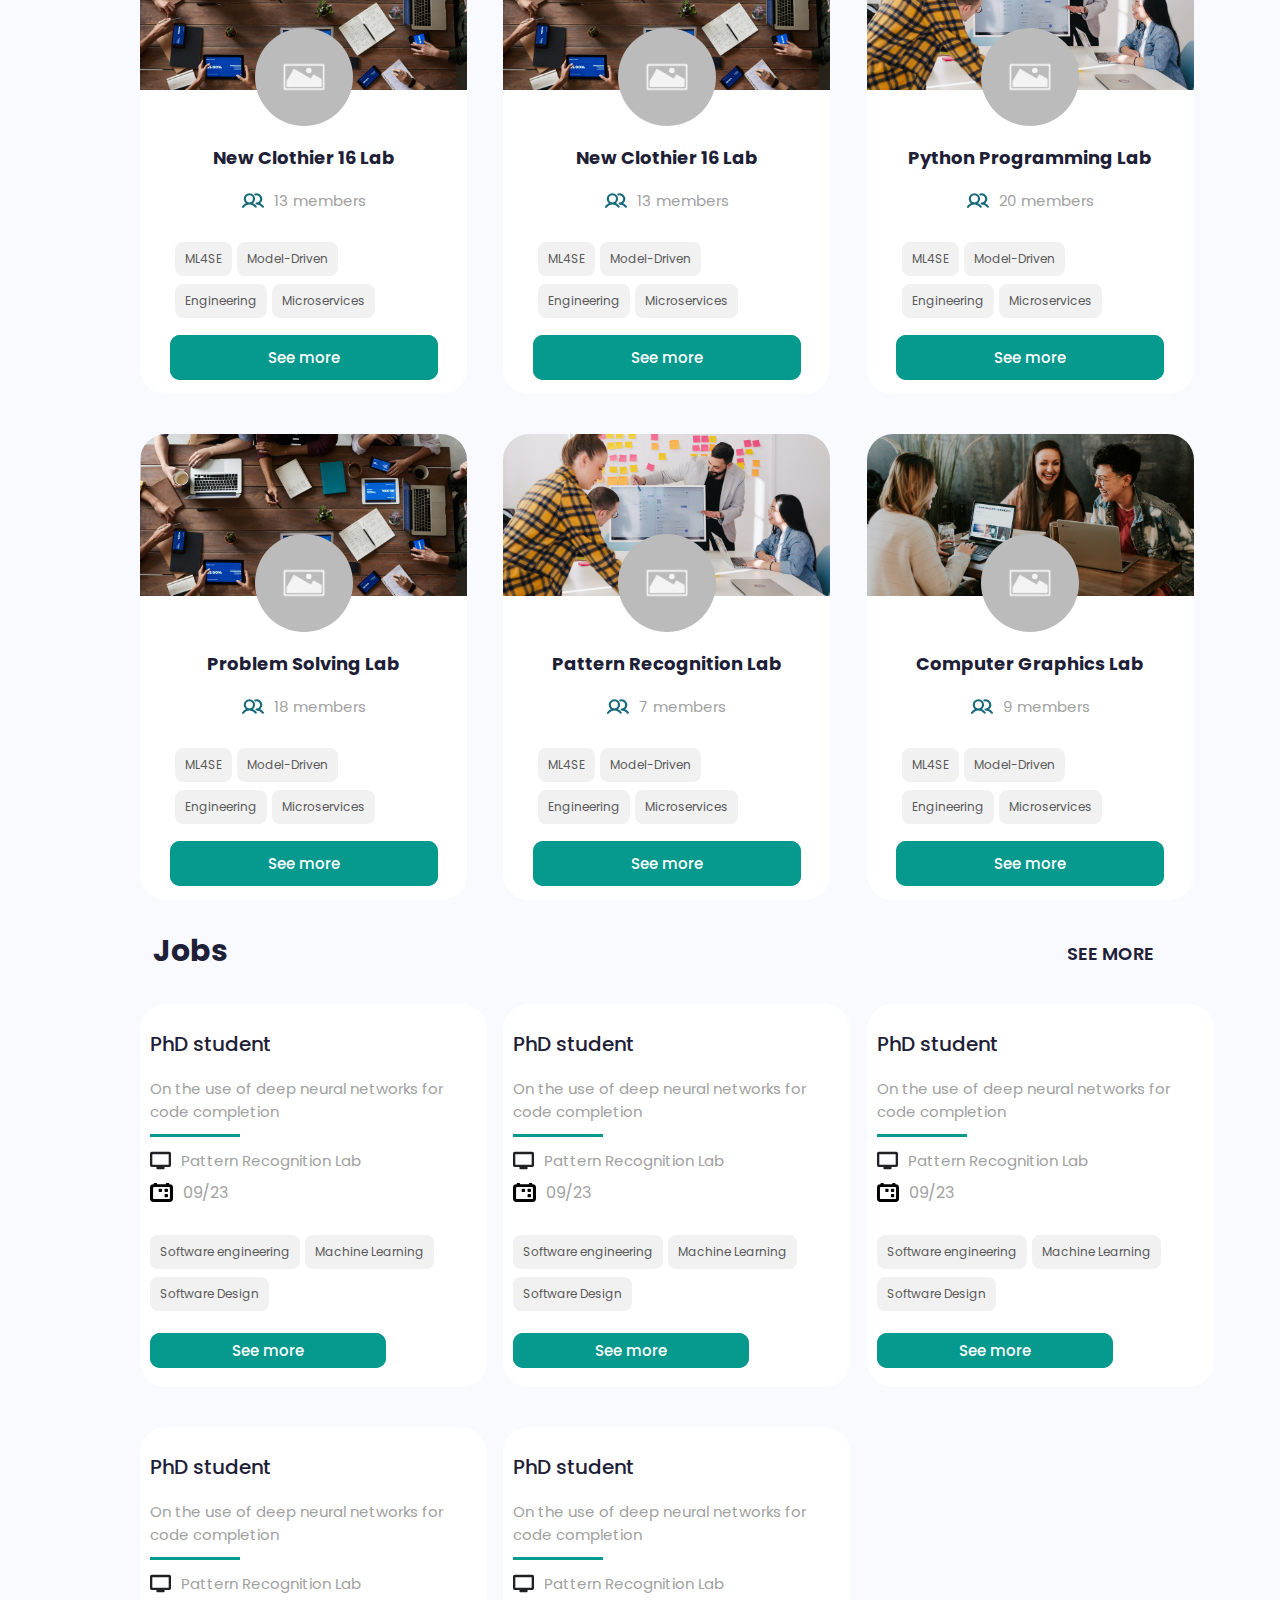
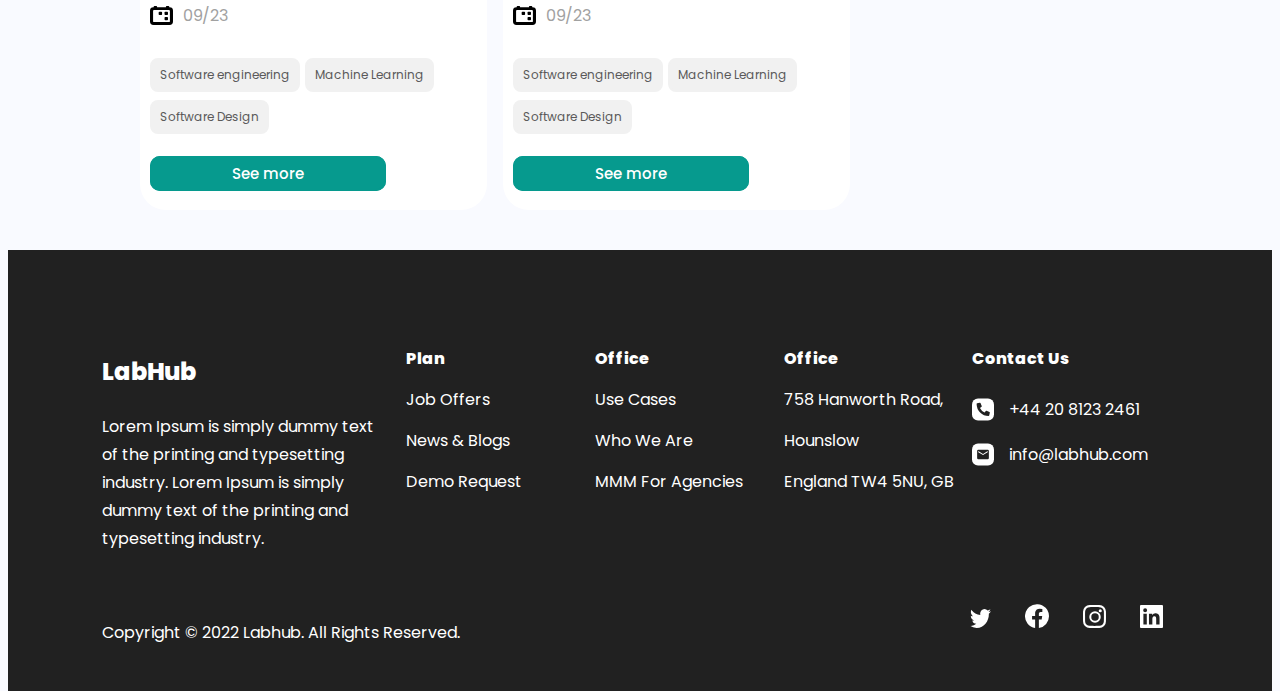
==== commit 8a8867e8: "fix bug" ====
--- a/detail-universities.html
+++ b/detail-universities.html
@@ -1,481 +1,527 @@
-<!DOCTYPE html>
-<html lang="en">
-
-<head>
-  <meta charset="UTF-8" />
-  <meta http-equiv="X-UA-Compatible" content="IE=edge" />
-  <meta name="viewport" content="width=device-width, initial-scale=1.0" />
-  <link rel="stylesheet" href="css/detail-universities.css" type="text/css" />
-  <link href="https://cdn.jsdelivr.net/npm/bootstrap@5.1.3/dist/css/bootstrap.min.css" rel="stylesheet"
-    integrity="sha384-1BmE4kWBq78iYhFldvKuhfTAU6auU8tT94WrHftjDbrCEXSU1oBoqyl2QvZ6jIW3" crossorigin="anonymous" />
-  <title>Details</title>
-</head>
-
-<body style="background-color: #f9faff">
-  <!-- Navbar -->
-  <section id="home__navigation">
-    <nav class="navbar navbar-expand-lg navbar-light">
-      <div class="container-fluid menu">
-        <div>
-          <img class="logo" src="./img/logo.svg" />
-        </div>
-        <button class="navbar-toggler" type="button" data-bs-toggle="collapse" data-bs-target="#navbarNav"
-          aria-controls="navbarNav" aria-expanded="false" aria-label="Toggle navigation">
-          <span class="navbar-toggler-icon"></span>
-        </button>
-        <div class="collapse navbar-collapse justify-content-end" id="navbarNav">
-          <ul class="navbar-nav">
-            <li class="nav-item">
-              <a class="nav-link active-page" href="/LabHub/">Home</a>
-            </li>
-            <li class="nav-item">
-              <a class="nav-link" href="/LabHub/universities.html">Universities</a>
-            </li>
-            <li class="nav-item">
-              <a class="nav-link" href="/LabHub/labs.html">Labs</a>
-            </li>
-            <li class="nav-item">
-              <a class="nav-link" href="/jobs.html">Jobs</a>
-            </li>
-            <li class="nav-item">
-              <a class="nav-link">People</a>
-            </li>
-            <li class="nav-item">
-              <a class="nav-link">Pricing</a>
-            </li>
-            <li class="nav-item">
-              <a class="nav-link">Solution</a>
-            </li>
-            <li class="nav-item">
-              <a class="nav-link">Login</a>
-            </li>
-            <li class="nav-item">
-              <a class="nav-link">Sign Up</a>
-            </li>
-          </ul>
-        </div>
-      </div>
-    </nav>
-  </section>
-  <!-- Details University -->
-  <section id="details__university">
-    <div class="result-university">
-      <div id="carouselExampleControls" class="carousel slide" data-bs-ride="carousel">
-        <div class="carousel-inner">
-          <div class="carousel-item active">
-            <!-- <div class="img1"></div> -->
-            <img src="./img/university-3.jpg" class="d-block w-100 img-carousel" alt="..." />
-          </div>
-          <div class="carousel-item">
-            <!-- <div class="img2"></div> -->
-            <img src="./img/university-2.jpg" class="d-block w-100 img-carousel" alt="..." />
-          </div>
-          <div class="carousel-item">
-            <img src="./img/university-1.jpg" class="d-block w-100 img-carousel" alt="..." />
-            <!-- <div class="img1 d-block w-100"></div> -->
-          </div>
-        </div>
-        <button class="carousel-control-prev" type="button" data-bs-target="#carouselExampleControls"
-          data-bs-slide="prev">
-          <img src="./img/arrow-prev.svg" />
-        </button>
-        <button class="carousel-control-next" type="button" data-bs-target="#carouselExampleControls"
-          data-bs-slide="next">
-          <img src="./img/arrow-next.svg" />
-        </button>
-      </div>
-      <div class="description-university">
-        <div class="data-university">
-          <img src="./img/logo-university.png" class="logo-university" />
-          <div class="url-university">
-            <a class="website-university"><img src="./img/earth.svg" />Website</a>
-          </div>
-          <div class="social-media">
-            <a href="https://www.facebook.com/">
-              <img src="./img/facebook.svg" /></a>
-            <a href="https://www.twitter.com/">
-              <img src="./img/twitter.svg" /></a>
-            <a> <img src="./img/linkedin.svg" /></a>
-            <a href=""> <img src="./img/youtubee.svg" /></a>
-          </div>
-        </div>
-        <div class="details-of-university">
-          <div class="university-email">
-            <p>Oxford</p>
-            <a href="mailto:someone@yoursite.com"><img src="/img/mail.svg" />Email</a>
-          </div>
-          <div class="contact-university">
-            <div class="adress">
-              <img src="/img/pin.svg" />
-              <p class="data-of-university">Oxford OX1 2JD, United Kingdom</p>
-            </div>
-            <div class="founded">
-              <img src="/img/calendar.svg" />
-              <p class="data-of-university">Founded at 1096</p>
-            </div>
-
-            <div class="phone">
-              <img src="/img/phone-number.svg" />
-              <p class="data-of-university">+44 1865 270000</p>
-            </div>
-          </div>
-          <div class="describe-university">
-            <p>
-              The University of Oxford is a collegiate research university in
-              Oxford, England. There is evidence of teaching as early as 1096,
-              making it the oldest university in the English-speaking world
-              and the world's second-oldest university in continuous
-              operation.
-            </p>
-          </div>
-          <div class="specialty-university">
-            <div class="educational-materials-1">
-              <img src="/img/technogie.svg" />
-              <p class="educational">Computer science</p>
-            </div>
-            <div class="educational-materials-2">
-              <img src="/img/history.svg" />
-              <p class="educational">History</p>
-            </div>
-            <div class="educational-materials-3">
-              <img src="/img/geography.svg" />
-              <p class="educational">Geography</p>
-            </div>
-            <div class="educational-materials-4">
-              <img src="/img/law.svg" />
-              <p class="educational">Law</p>
-            </div>
-            <div class="educational-materials-5">
-              <img src="/img/nuclear.svg" />
-              <p class="educational">Physics</p>
-            </div>
-          </div>
-          <div class="avaible-labs">
-            <div class="language">
-              <img src="/img/language.svg" />
-              <img src="/img/united-states.svg" />
-              <img src="/img/french.svg" />
-            </div>
-            <div class="number-of-labs">
-              <p>Labs : <span>17</span> avaible</p>
-            </div>
-          </div>
-        </div>
-      </div>
-    </div>
-  </section>
-  <!-- Search Labs -->
-  <section id="labs">
-    <div class="labs-find">
-      <p>Labs <span class="number">( 5 )</span></p>
-      <a href="">SEE MORE</a>
-    </div>
-  </section>
-  <!-- List of labs-->
-  <section id="labs__list__of__labs">
-    <div class="result-search">
-      <div class="labs-details">
-        <img class="img-lab" src="./img/team.jpg" />
-        <div class="">
-          <img class="logo-lab" src="./img/img.webp" alt="" />
-        </div>
-        <div class="description-lab">
-          <p class="name-lab">New Clothier 16 Lab</p>
-          <div class="members">
-            <img src="./img/member.svg" alt="" />
-            <p>13</p>
-            <p>members</p>
-          </div>
-        </div>
-        <div class="tags">
-          <a>ML4SE</a>
-          <a>Model-Driven</a>
-          <a>Engineering</a>
-          <a>Microservices</a>
-        </div>
-        <a class="see-more">See more</a>
-      </div>
-      <div class="labs-details">
-        <img class="img-lab" src="./img/team.jpg" />
-        <div class="">
-          <img class="logo-lab" src="./img/img.webp" alt="" />
-        </div>
-        <div class="description-lab">
-          <p class="name-lab">New Clothier 16 Lab</p>
-          <div class="members">
-            <img src="./img/member.svg" alt="" />
-            <p>13</p>
-            <p>members</p>
-          </div>
-        </div>
-        <div class="tags">
-          <a>ML4SE</a>
-          <a>Model-Driven</a>
-          <a>Engineering</a>
-          <a>Microservices</a>
-        </div>
-        <a class="see-more">See more</a>
-      </div>
-      <div class="labs-details">
-        <img class="img-lab" src="./img/team-2.jpg" />
-        <div class="">
-          <img class="logo-lab" src="./img/img.webp" alt="" />
-        </div>
-        <div class="description-lab">
-          <p class="name-lab">Python Programming Lab</p>
-          <div class="members">
-            <img src="./img/member.svg" alt="" />
-            <p>20</p>
-            <p>members</p>
-          </div>
-        </div>
-        <div class="tags">
-          <a>ML4SE</a>
-          <a>Model-Driven</a>
-          <a>Engineering</a>
-          <a>Microservices</a>
-        </div>
-        <a class="see-more">See more</a>
-      </div>
-      <div class="labs-details">
-        <img class="img-lab" src="./img/team.jpg" />
-        <div class="">
-          <img class="logo-lab" src="./img/img.webp" alt="" />
-        </div>
-        <div class="description-lab">
-          <p class="name-lab">Problem Solving Lab</p>
-          <div class="members">
-            <img src="./img/member.svg" alt="" />
-            <p>18</p>
-            <p>members</p>
-          </div>
-        </div>
-        <div class="tags">
-          <a>ML4SE</a>
-          <a>Model-Driven</a>
-          <a>Engineering</a>
-          <a>Microservices</a>
-        </div>
-        <a class="see-more">See more</a>
-      </div>
-      <div class="labs-details">
-        <img class="img-lab" src="./img/team-2.jpg" />
-        <div class="">
-          <img class="logo-lab" src="./img/img.webp" alt="" />
-        </div>
-        <div class="description-lab">
-          <p class="name-lab">Pattern Recognition Lab</p>
-          <div class="members">
-            <img src="./img/member.svg" alt="" />
-            <p>7</p>
-            <p>members</p>
-          </div>
-        </div>
-        <div class="tags">
-          <a>ML4SE</a>
-          <a>Model-Driven</a>
-          <a>Engineering</a>
-          <a>Microservices</a>
-        </div>
-        <a class="see-more">See more</a>
-      </div>
-      <div class="labs-details">
-        <img class="img-lab" src="./img/team-3.jpg" />
-        <div class="">
-          <img class="logo-lab" src="./img/img.webp" alt="" />
-        </div>
-        <div class="description-lab">
-          <p class="name-lab">Computer Graphics Lab</p>
-          <div class="members">
-            <img src="./img/member.svg" alt="" />
-            <p>9</p>
-            <p>members</p>
-          </div>
-        </div>
-        <div class="tags">
-          <a>ML4SE</a>
-          <a>Model-Driven</a>
-          <a>Engineering</a>
-          <a>Microservices</a>
-        </div>
-        <a class="see-more">See more</a>
-      </div>
-    </div>
-  </section>
-  <!-- Jobss -->
-  <section id="jobs">
-    <div class="jobs-find">
-      <p>Jobs</p>
-      <a href="">SEE MORE</a>
-    </div>
-  </section>
-  <!-- Jobs -->
-  <section id="list-jobs">
-    <div class="list-of-jobs">
-      <div class="details-jobs">
-        <p class="name-job">PhD student</p>
-        <p class="description-job">
-          On the use of deep neural networks for code completion
-        </p>
-        <img src="./img/line.svg" alt="" />
-        <div class="type-lab">
-          <img src="./img/computer.svg" />
-          <p>Pattern Recognition Lab</p>
-        </div>
-        <div class="date">
-          <img src="./img/calendar-2.svg" />
-          <p>09/23</p>
-        </div>
-        <div class="tags-jobs">
-          <a>Software engineering </a>
-          <a>Machine Learning</a>
-          <a>Software Design</a>
-        </div>
-        <a class="see-more-job">See more</a>
-      </div>
-      <div class="details-jobs">
-        <p class="name-job">PhD student</p>
-        <p class="description-job">
-          On the use of deep neural networks for code completion
-        </p>
-        <img src="./img/line.svg" alt="" />
-        <div class="type-lab">
-          <img src="./img/computer.svg" />
-          <p>Pattern Recognition Lab</p>
-        </div>
-        <div class="date">
-          <img src="./img/calendar-2.svg" />
-          <p>09/23</p>
-        </div>
-        <div class="tags-jobs">
-          <a>Software engineering </a>
-          <a>Machine Learning</a>
-          <a>Software Design</a>
-        </div>
-        <a class="see-more-job">See more</a>
-      </div>
-      <div class="details-jobs">
-        <p class="name-job">PhD student</p>
-        <p class="description-job">
-          On the use of deep neural networks for code completion
-        </p>
-        <img src="./img/line.svg" alt="" />
-        <div class="type-lab">
-          <img src="./img/computer.svg" />
-          <p>Pattern Recognition Lab</p>
-        </div>
-        <div class="date">
-          <img src="./img/calendar-2.svg" />
-          <p>09/23</p>
-        </div>
-        <div class="tags-jobs">
-          <a>Software engineering </a>
-          <a>Machine Learning</a>
-          <a>Software Design</a>
-        </div>
-        <a class="see-more-job">See more</a>
-      </div>
-      <div class="details-jobs">
-        <p class="name-job">PhD student</p>
-        <p class="description-job">
-          On the use of deep neural networks for code completion
-        </p>
-        <img src="./img/line.svg" alt="" />
-        <div class="type-lab">
-          <img src="./img/computer.svg" />
-          <p>Pattern Recognition Lab</p>
-        </div>
-        <div class="date">
-          <img src="./img/calendar-2.svg" />
-          <p>09/23</p>
-        </div>
-        <div class="tags-jobs">
-          <a>Software engineering </a>
-          <a>Machine Learning</a>
-          <a>Software Design</a>
-        </div>
-        <a class="see-more-job">See more</a>
-      </div>
-      <div class="details-jobs">
-        <p class="name-job">PhD student</p>
-        <p class="description-job">
-          On the use of deep neural networks for code completion
-        </p>
-        <img src="./img/line.svg" alt="" />
-        <div class="type-lab">
-          <img src="./img/computer.svg" />
-          <p>Pattern Recognition Lab</p>
-        </div>
-        <div class="date">
-          <img src="./img/calendar-2.svg" />
-          <p>09/23</p>
-        </div>
-        <div class="tags-jobs">
-          <a>Software engineering </a>
-          <a>Machine Learning</a>
-          <a>Software Design</a>
-        </div>
-        <a class="see-more-job">See more</a>
-      </div>
-    </div>
-  </section>
-  <footer id="home__footer">
-    <div class="our-links">
-      <div class="description-labhub">
-        <p>LabHub</p>
-        <p>
-          Lorem Ipsum is simply dummy text of the printing and typesetting
-          industry. Lorem Ipsum is simply dummy text of the printing and
-          typesetting industry.
-        </p>
-      </div>
-      <div class="details-link">
-        <p>Plan</p>
-        <p class="custom-links">Job Offers</p>
-        <p class="custom-links">News & Blogs</p>
-        <p class="custom-links">Demo Request</p>
-      </div>
-      <div class="details-link">
-        <p>Office</p>
-        <p class="custom-links">Use Cases</p>
-        <p class="custom-links">Who We Are</p>
-        <p class="custom-links">MMM For Agencies</p>
-      </div>
-      <div class="details-link">
-        <p>Office</p>
-        <p class="custom-links">758 Hanworth Road,</p>
-        <p class="custom-links">Hounslow</p>
-        <p class="custom-links">England TW4 5NU, GB</p>
-      </div>
-      <div class="contact-us">
-        <p>Contact Us</p>
-        <div class="number-phone">
-          <img src="./img/phone.svg" />
-          <p>+44 20 8123 2461</p>
-        </div>
-        <div class="email">
-          <img src="./img/email.svg" />
-          <p>info@labhub.com</p>
-        </div>
-      </div>
-    </div>
-    <div class="social-media">
-      <div class="copyrigt">
-        <p>Copyright © 2022 Labhub. All Rights Reserved.</p>
-      </div>
-      <div class="social-media-img">
-        <img src="./img/logo-twitter.svg" />
-        <img src="./img/logo-facebook.svg" />
-        <img src="./img/logo-instagram.svg" />
-        <img src="./img/logo-linkedin.svg" />
-      </div>
-      <button id="scrollToTopBtn"></button>
-    </div>
-  </footer>
-  <script src="https://cdn.jsdelivr.net/npm/bootstrap@5.1.3/dist/js/bootstrap.bundle.min.js"
-    integrity="sha384-ka7Sk0Gln4gmtz2MlQnikT1wXgYsOg+OMhuP+IlRH9sENBO0LRn5q+8nbTov4+1p"
-    crossorigin="anonymous"></script>
-    <script src="js/scrolltotop.js"></script>
-</body>
-
-</html>+<!DOCTYPE html>
+<html lang="en">
+  <head>
+    <meta charset="UTF-8" />
+    <meta http-equiv="X-UA-Compatible" content="IE=edge" />
+    <meta name="viewport" content="width=device-width, initial-scale=1.0" />
+    <link rel="stylesheet" href="css/detail-universities.css" type="text/css" />
+    <link
+      href="https://cdn.jsdelivr.net/npm/bootstrap@5.1.3/dist/css/bootstrap.min.css"
+      rel="stylesheet"
+      integrity="sha384-1BmE4kWBq78iYhFldvKuhfTAU6auU8tT94WrHftjDbrCEXSU1oBoqyl2QvZ6jIW3"
+      crossorigin="anonymous"
+    />
+    <title>Details</title>
+  </head>
+
+  <body style="background-color: #f9faff">
+    <!-- Navbar -->
+    <section id="home__navigation">
+      <nav class="navbar navbar-expand-lg navbar-light">
+        <div class="container-fluid menu">
+          <div>
+            <img class="logo" src="./img/logo.svg" />
+          </div>
+          <button
+            class="navbar-toggler"
+            type="button"
+            data-bs-toggle="collapse"
+            data-bs-target="#navbarNav"
+            aria-controls="navbarNav"
+            aria-expanded="false"
+            aria-label="Toggle navigation"
+          >
+            <span class="navbar-toggler-icon"></span>
+          </button>
+          <div
+            class="collapse navbar-collapse justify-content-end"
+            id="navbarNav"
+          >
+            <ul class="navbar-nav">
+              <li class="nav-item">
+                <a class="nav-link active-page" href="/LabHub/">Home</a>
+              </li>
+              <li class="nav-item">
+                <a class="nav-link" href="/LabHub/universities.html"
+                  >Universities</a
+                >
+              </li>
+              <li class="nav-item">
+                <a class="nav-link" href="/LabHub/labs.html">Labs</a>
+              </li>
+              <li class="nav-item">
+                <a class="nav-link" href="/jobs.html">Jobs</a>
+              </li>
+              <li class="nav-item">
+                <a class="nav-link">People</a>
+              </li>
+              <li class="nav-item">
+                <a class="nav-link">Pricing</a>
+              </li>
+              <li class="nav-item">
+                <a class="nav-link">Solution</a>
+              </li>
+              <li class="nav-item">
+                <a class="nav-link">Login</a>
+              </li>
+              <li class="nav-item">
+                <a class="nav-link">Sign Up</a>
+              </li>
+            </ul>
+          </div>
+        </div>
+      </nav>
+    </section>
+    <!-- Details University -->
+    <section id="details__university">
+      <div class="result-university">
+        <div
+          id="carouselExampleControls"
+          class="carousel slide"
+          data-bs-ride="carousel"
+        >
+          <div class="carousel-inner">
+            <div class="carousel-item active">
+              <!-- <div class="img1"></div> -->
+              <img
+                src="./img/university-3.jpg"
+                class="d-block w-100 img-carousel"
+                alt="..."
+              />
+            </div>
+            <div class="carousel-item">
+              <!-- <div class="img2"></div> -->
+              <img
+                src="./img/university-2.jpg"
+                class="d-block w-100 img-carousel"
+                alt="..."
+              />
+            </div>
+            <div class="carousel-item">
+              <img
+                src="./img/university-1.jpg"
+                class="d-block w-100 img-carousel"
+                alt="..."
+              />
+              <!-- <div class="img1 d-block w-100"></div> -->
+            </div>
+          </div>
+          <button
+            class="carousel-control-prev"
+            type="button"
+            data-bs-target="#carouselExampleControls"
+            data-bs-slide="prev"
+          >
+            <img src="./img/arrow-prev.svg" />
+          </button>
+          <button
+            class="carousel-control-next"
+            type="button"
+            data-bs-target="#carouselExampleControls"
+            data-bs-slide="next"
+          >
+            <img src="./img/arrow-next.svg" />
+          </button>
+        </div>
+        <div class="description-university">
+          <div class="data-university">
+            <img src="./img/logo-university.png" class="logo-university" />
+            <div class="url-university">
+              <a class="website-university"
+                ><img src="./img/earth.svg" />Website</a
+              >
+            </div>
+            <div class="social-media">
+              <a href="https://www.facebook.com/">
+                <img src="./img/facebook.svg"
+              /></a>
+              <a href="https://www.twitter.com/">
+                <img src="./img/twitter.svg"
+              /></a>
+              <a> <img src="./img/linkedin.svg" /></a>
+              <a href=""> <img src="./img/youtube.svg" /></a>
+            </div>
+          </div>
+          <div class="details-of-university">
+            <div class="university-email">
+              <p>Oxford</p>
+              <a href="mailto:someone@yoursite.com"
+                ><img src="./img/mail.svg" />Email</a
+              >
+            </div>
+            <div class="contact-university">
+              <div class="adress">
+                <img src="./img/pin.svg" />
+                <p class="data-of-university">Oxford OX1 2JD, United Kingdom</p>
+              </div>
+              <div class="founded">
+                <img src="./img/calendar.svg" />
+                <p class="data-of-university">Founded at 1096</p>
+              </div>
+
+              <div class="phone">
+                <img src="./img/phone-number.svg" />
+                <p class="data-of-university">+44 1865 270000</p>
+              </div>
+            </div>
+            <div class="describe-university">
+              <p>
+                The University of Oxford is a collegiate research university in
+                Oxford, England. There is evidence of teaching as early as 1096,
+                making it the oldest university in the English-speaking world
+                and the world's second-oldest university in continuous
+                operation.
+              </p>
+            </div>
+            <div class="specialty-university">
+              <div class="educational-materials-1">
+                <img src="./img/technogie.svg" />
+                <p class="educational">Computer science</p>
+              </div>
+              <div class="educational-materials-2">
+                <img src="./img/history.svg" />
+                <p class="educational">History</p>
+              </div>
+              <div class="educational-materials-3">
+                <img src="./img/geography.svg" />
+                <p class="educational">Geography</p>
+              </div>
+              <div class="educational-materials-4">
+                <img src="./img/law.svg" />
+                <p class="educational">Law</p>
+              </div>
+              <div class="educational-materials-5">
+                <img src="./img/nuclear.svg" />
+                <p class="educational">Physics</p>
+              </div>
+            </div>
+            <div class="avaible-labs">
+              <div class="language">
+                <img src="./img/language.svg" />
+                <img src="./img/united-states.svg" />
+                <img src="./img/french.svg" />
+              </div>
+              <div class="number-of-labs">
+                <p>Labs : <span>17</span> avaible</p>
+              </div>
+            </div>
+          </div>
+        </div>
+      </div>
+    </section>
+    <!-- Search Labs -->
+    <section id="labs">
+      <div class="labs-find">
+        <p>Labs <span class="number">( 5 )</span></p>
+        <a href="">SEE MORE</a>
+      </div>
+    </section>
+    <!-- List of labs-->
+    <section id="labs__list__of__labs">
+      <div class="result-search">
+        <div class="labs-details">
+          <img class="img-lab" src="./img/team.jpg" />
+          <div class="">
+            <img class="logo-lab" src="./img/img.webp" alt="" />
+          </div>
+          <div class="description-lab">
+            <p class="name-lab">New Clothier 16 Lab</p>
+            <div class="members">
+              <img src="./img/member.svg" alt="" />
+              <p>13</p>
+              <p>members</p>
+            </div>
+          </div>
+          <div class="tags">
+            <a>ML4SE</a>
+            <a>Model-Driven</a>
+            <a>Engineering</a>
+            <a>Microservices</a>
+          </div>
+          <a class="see-more">See more</a>
+        </div>
+        <div class="labs-details">
+          <img class="img-lab" src="./img/team.jpg" />
+          <div class="">
+            <img class="logo-lab" src="./img/img.webp" alt="" />
+          </div>
+          <div class="description-lab">
+            <p class="name-lab">New Clothier 16 Lab</p>
+            <div class="members">
+              <img src="./img/member.svg" alt="" />
+              <p>13</p>
+              <p>members</p>
+            </div>
+          </div>
+          <div class="tags">
+            <a>ML4SE</a>
+            <a>Model-Driven</a>
+            <a>Engineering</a>
+            <a>Microservices</a>
+          </div>
+          <a class="see-more">See more</a>
+        </div>
+        <div class="labs-details">
+          <img class="img-lab" src="./img/team-2.jpg" />
+          <div class="">
+            <img class="logo-lab" src="./img/img.webp" alt="" />
+          </div>
+          <div class="description-lab">
+            <p class="name-lab">Python Programming Lab</p>
+            <div class="members">
+              <img src="./img/member.svg" alt="" />
+              <p>20</p>
+              <p>members</p>
+            </div>
+          </div>
+          <div class="tags">
+            <a>ML4SE</a>
+            <a>Model-Driven</a>
+            <a>Engineering</a>
+            <a>Microservices</a>
+          </div>
+          <a class="see-more">See more</a>
+        </div>
+        <div class="labs-details">
+          <img class="img-lab" src="./img/team.jpg" />
+          <div class="">
+            <img class="logo-lab" src="./img/img.webp" alt="" />
+          </div>
+          <div class="description-lab">
+            <p class="name-lab">Problem Solving Lab</p>
+            <div class="members">
+              <img src="./img/member.svg" alt="" />
+              <p>18</p>
+              <p>members</p>
+            </div>
+          </div>
+          <div class="tags">
+            <a>ML4SE</a>
+            <a>Model-Driven</a>
+            <a>Engineering</a>
+            <a>Microservices</a>
+          </div>
+          <a class="see-more">See more</a>
+        </div>
+        <div class="labs-details">
+          <img class="img-lab" src="./img/team-2.jpg" />
+          <div class="">
+            <img class="logo-lab" src="./img/img.webp" alt="" />
+          </div>
+          <div class="description-lab">
+            <p class="name-lab">Pattern Recognition Lab</p>
+            <div class="members">
+              <img src="./img/member.svg" alt="" />
+              <p>7</p>
+              <p>members</p>
+            </div>
+          </div>
+          <div class="tags">
+            <a>ML4SE</a>
+            <a>Model-Driven</a>
+            <a>Engineering</a>
+            <a>Microservices</a>
+          </div>
+          <a class="see-more">See more</a>
+        </div>
+        <div class="labs-details">
+          <img class="img-lab" src="./img/team-3.jpg" />
+          <div class="">
+            <img class="logo-lab" src="./img/img.webp" alt="" />
+          </div>
+          <div class="description-lab">
+            <p class="name-lab">Computer Graphics Lab</p>
+            <div class="members">
+              <img src="./img/member.svg" alt="" />
+              <p>9</p>
+              <p>members</p>
+            </div>
+          </div>
+          <div class="tags">
+            <a>ML4SE</a>
+            <a>Model-Driven</a>
+            <a>Engineering</a>
+            <a>Microservices</a>
+          </div>
+          <a class="see-more">See more</a>
+        </div>
+      </div>
+    </section>
+    <!-- Jobss -->
+    <section id="jobs">
+      <div class="jobs-find">
+        <p>Jobs</p>
+        <a href="">SEE MORE</a>
+      </div>
+    </section>
+    <!-- Jobs -->
+    <section id="list-jobs">
+      <div class="list-of-jobs">
+        <div class="details-jobs">
+          <p class="name-job">PhD student</p>
+          <p class="description-job">
+            On the use of deep neural networks for code completion
+          </p>
+          <img src="./img/line.svg" alt="" />
+          <div class="type-lab">
+            <img src="./img/computer.svg" />
+            <p>Pattern Recognition Lab</p>
+          </div>
+          <div class="date">
+            <img src="./img/calendar-2.svg" />
+            <p>09/23</p>
+          </div>
+          <div class="tags-jobs">
+            <a>Software engineering </a>
+            <a>Machine Learning</a>
+            <a>Software Design</a>
+          </div>
+          <a class="see-more-job">See more</a>
+        </div>
+        <div class="details-jobs">
+          <p class="name-job">PhD student</p>
+          <p class="description-job">
+            On the use of deep neural networks for code completion
+          </p>
+          <img src="./img/line.svg" alt="" />
+          <div class="type-lab">
+            <img src="./img/computer.svg" />
+            <p>Pattern Recognition Lab</p>
+          </div>
+          <div class="date">
+            <img src="./img/calendar-2.svg" />
+            <p>09/23</p>
+          </div>
+          <div class="tags-jobs">
+            <a>Software engineering </a>
+            <a>Machine Learning</a>
+            <a>Software Design</a>
+          </div>
+          <a class="see-more-job">See more</a>
+        </div>
+        <div class="details-jobs">
+          <p class="name-job">PhD student</p>
+          <p class="description-job">
+            On the use of deep neural networks for code completion
+          </p>
+          <img src="./img/line.svg" alt="" />
+          <div class="type-lab">
+            <img src="./img/computer.svg" />
+            <p>Pattern Recognition Lab</p>
+          </div>
+          <div class="date">
+            <img src="./img/calendar-2.svg" />
+            <p>09/23</p>
+          </div>
+          <div class="tags-jobs">
+            <a>Software engineering </a>
+            <a>Machine Learning</a>
+            <a>Software Design</a>
+          </div>
+          <a class="see-more-job">See more</a>
+        </div>
+        <div class="details-jobs">
+          <p class="name-job">PhD student</p>
+          <p class="description-job">
+            On the use of deep neural networks for code completion
+          </p>
+          <img src="./img/line.svg" alt="" />
+          <div class="type-lab">
+            <img src="./img/computer.svg" />
+            <p>Pattern Recognition Lab</p>
+          </div>
+          <div class="date">
+            <img src="./img/calendar-2.svg" />
+            <p>09/23</p>
+          </div>
+          <div class="tags-jobs">
+            <a>Software engineering </a>
+            <a>Machine Learning</a>
+            <a>Software Design</a>
+          </div>
+          <a class="see-more-job">See more</a>
+        </div>
+        <div class="details-jobs">
+          <p class="name-job">PhD student</p>
+          <p class="description-job">
+            On the use of deep neural networks for code completion
+          </p>
+          <img src="./img/line.svg" alt="" />
+          <div class="type-lab">
+            <img src="./img/computer.svg" />
+            <p>Pattern Recognition Lab</p>
+          </div>
+          <div class="date">
+            <img src="./img/calendar-2.svg" />
+            <p>09/23</p>
+          </div>
+          <div class="tags-jobs">
+            <a>Software engineering </a>
+            <a>Machine Learning</a>
+            <a>Software Design</a>
+          </div>
+          <a class="see-more-job">See more</a>
+        </div>
+      </div>
+    </section>
+    <footer id="home__footer">
+      <div class="our-links">
+        <div class="description-labhub">
+          <p>LabHub</p>
+          <p>
+            Lorem Ipsum is simply dummy text of the printing and typesetting
+            industry. Lorem Ipsum is simply dummy text of the printing and
+            typesetting industry.
+          </p>
+        </div>
+        <div class="details-link">
+          <p>Plan</p>
+          <p class="custom-links">Job Offers</p>
+          <p class="custom-links">News & Blogs</p>
+          <p class="custom-links">Demo Request</p>
+        </div>
+        <div class="details-link">
+          <p>Office</p>
+          <p class="custom-links">Use Cases</p>
+          <p class="custom-links">Who We Are</p>
+          <p class="custom-links">MMM For Agencies</p>
+        </div>
+        <div class="details-link">
+          <p>Office</p>
+          <p class="custom-links">758 Hanworth Road,</p>
+          <p class="custom-links">Hounslow</p>
+          <p class="custom-links">England TW4 5NU, GB</p>
+        </div>
+        <div class="contact-us">
+          <p>Contact Us</p>
+          <div class="number-phone">
+            <img src="./img/phone.svg" />
+            <p>+44 20 8123 2461</p>
+          </div>
+          <div class="email">
+            <img src="./img/email.svg" />
+            <p>info@labhub.com</p>
+          </div>
+        </div>
+      </div>
+      <div class="social-media">
+        <div class="copyrigt">
+          <p>Copyright © 2022 Labhub. All Rights Reserved.</p>
+        </div>
+        <div class="social-media-img">
+          <img src="./img/logo-twitter.svg" />
+          <img src="./img/logo-facebook.svg" />
+          <img src="./img/logo-instagram.svg" />
+          <img src="./img/logo-linkedin.svg" />
+        </div>
+        <button id="scrollToTopBtn"></button>
+      </div>
+    </footer>
+    <script
+      src="https://cdn.jsdelivr.net/npm/bootstrap@5.1.3/dist/js/bootstrap.bundle.min.js"
+      integrity="sha384-ka7Sk0Gln4gmtz2MlQnikT1wXgYsOg+OMhuP+IlRH9sENBO0LRn5q+8nbTov4+1p"
+      crossorigin="anonymous"
+    ></script>
+    <script src="js/scrolltotop.js"></script>
+  </body>
+</html>
--- a/css/detail-universities.css
+++ b/css/detail-universities.css
@@ -1,955 +1,958 @@
-@import url(../font.css);
-
-html {
-  height: 100%;
-}
-
-body {
-  height: 100%;
-}
-
-.pp {
-  border: 2px red solid;
-}
-
-.tt {
-  border: 2px black solid;
-}
-
-/* Navbar */
-#home__navigation .logo {
-  vertical-align: initial;
-  width: 89px;
-  height: 25px;
-}
-
-#home__navigation .menu {
-  padding-left: 7.321vw;
-  padding-right: 7.321vw;
-  margin-top: 20px;
-}
-
-#home__navigation ul li a {
-  font-family: Poppins-SemiBold;
-  font-size: 16px;
-  font-weight: 900;
-  color: #1e2037;
-  margin-right: 16px;
-  cursor: pointer;
-}
-
-#home__navigation .navbar-toggler:focus {
-  box-shadow: 0 0 0 0.1rem;
-}
-
-#home__navigation .navbar-light .navbar-toggler {
-  color: #16697a;
-  border-color: #16697a;
-}
-
-#home__navigation ul li:nth-child(8) a {
-  font-family: Poppins-SemiBold;
-  color: #16697a;
-  font-size: 16px;
-  border-radius: 12px;
-  border: 2px solid #16697a;
-  padding: 8px 28px;
-}
-
-#home__navigation ul li:nth-child(9) a {
-  font-family: Poppins-SemiBold;
-  color: #ffffff;
-  font-size: 16px;
-  border-radius: 12px;
-  border: 2px solid #16697a;
-  background-color: #16697a;
-  padding: 8px 28px;
-  margin-right: 0px;
-}
-
-#home__navigation .active-page {
-  color: #069a8e;
-}
-
-/* Details University  */
-#details__university .result-university {
-  padding-left: 7.321vw;
-  padding-right: 7.321vw;
-  padding-top: 75px;
-}
-
-#details__university .carousel-inner {
-  border-radius: 12px;
-}
-
-/* #details__university .carousel-item .img1 {
-  background: url("../img/university-1.jpg") no-repeat;
-  background-size: 100% 100%;
-  height: 300px;
-} */
-#details__university .img-carousel {
-  height: 340px;
-  object-fit: cover;
-}
-
-/* #details__university .carousel-item .img2 {
-  background: url("../img/university-2.jpg") no-repeat;
-  background-size: 100% 100%;
-  height: 300px;
-} */
-/* #details__university .carousel-item .img3 {
-  background: url("../img/university-3.jpg") no-repeat;
-  background-size: 100% 100%;
-  height: 300px;
-} */
-
-#details__university .carousel-control-next {
-  width: 6%;
-  top: 0px;
-  opacity: initial;
-}
-
-#details__university .carousel-control-prev {
-  width: 6%;
-  top: 0px;
-  opacity: initial;
-}
-
-#details__university .description-university {
-  width: 92%;
-  margin: auto;
-  padding: 20px 25px;
-  display: flex;
-  gap: 20px;
-  /*justify-content: space-around;*/
-  background-color: #ffffff;
-
-  border-radius: 26px;
-  margin-top: -50px;
-  position: relative;
-  -webkit-box-shadow: 0px 0px 30px 8px rgba(0, 0, 0, 0.07);
-  box-shadow: 0px 0px 30px 8px rgba(0, 0, 0, 0.07);
-}
-
-#details__university .logo-university {
-  width: 100%;
-  height: 122px;
-  border-radius: 10px;
-}
-
-#details__university .details-of-university {
-  width: 89%;
-}
-
-#details__university .data-university {
-  text-align: center;
-}
-
-#details__university .url-university {
-  margin-top: 22px;
-}
-
-#details__university .website-university {
-  font-family: Poppins-SemiBold;
-  color: #16697a;
-  font-size: 16px;
-  border-radius: 4px;
-  border: 2px solid #ccf0f8;
-  background-color: #ccf0f8;
-  padding: 4px 12px;
-  margin-right: 0px;
-  text-decoration: none;
-  cursor: pointer;
-}
-
-#details__university .website-university img {
-  margin-right: 5px;
-}
-
-#details__university .social-media {
-  margin-top: 14px;
-}
-
-#details__university .university-email {
-  display: flex;
-  justify-content: space-between;
-  margin-bottom: 5px;
-}
-
-#details__university .university-email p {
-  font-family: Poppins-Bold;
-  color: #202124;
-  font-size: 20px;
-  margin: 0;
-  padding: 0;
-}
-
-#details__university .university-email a {
-  font-family: Poppins-SemiBold;
-  color: #ffffff;
-  font-size: 16px;
-  border-radius: 4px;
-  border: 2px solid #16697a;
-  background-color: #16697a;
-  padding: 4px 28px;
-  margin-right: 0px;
-  cursor: pointer;
-  text-decoration: none;
-}
-
-#details__university .university-email a img {
-  margin-right: 10px;
-  margin-bottom: 4px;
-  width: 18px;
-}
-
-#details__university .contact-university {
-  display: flex;
-  flex-wrap: wrap;
-  margin-bottom: 9px;
-}
-
-#details__university .data-of-university {
-  font-family: Poppins-Light;
-  color: #202124;
-  font-size: 16px;
-  margin: 0;
-  padding: 0;
-}
-
-#details__university .adress,
-.founded,
-.phone {
-  display: flex;
-  gap: 10px;
-  margin-right: 12px;
-}
-
-#details__university .describe-university p {
-  font-family: Poppins-Light;
-  color: #b1b1b1;
-  font-size: 16px;
-  margin: 0;
-  padding: 0;
-}
-
-#details__university .avaible-labs {
-  display: flex;
-  justify-content: space-between;
-  margin-top: 10px;
-}
-
-#details__university .avaible-labs img {
-  margin-right: 8px;
-}
-
-#details__university .number-of-labs p {
-  font-family: Poppins-Regular;
-  color: #2a2a2a;
-  font-size: 16px;
-  margin-top: 4px;
-  padding: 0;
-}
-
-/* Number of labs*/
-#labs .labs-find {
-  display: flex;
-  justify-content: space-between;
-  width: 79%;
-  margin: auto;
-  margin-top: 65px;
-}
-
-#labs .labs-find p {
-  font-family: Poppins-Bold;
-  color: #1e2037;
-  font-size: 30px;
-  margin: 0;
-  padding: 0;
-}
-
-#labs .labs-find span {
-  font-family: Poppins-Regular;
-  color: #1e2037;
-  font-size: 18px;
-  margin-left: 12px;
-  position: relative;
-  bottom: 3px;
-}
-
-#labs .labs-find a {
-  font-family: Poppins-SemiBold;
-  color: #1e2037;
-  font-size: 18px;
-  margin: 12px;
-  padding: 0;
-  cursor: pointer;
-  text-decoration: none;
-}
-
-#labs__list__of__labs .result-search {
-  margin-top: 25px;
-  display: inline-grid;
-  grid-template-columns: 35% 35% 35%;
-  padding-left: 10.321vw;
-  padding-right: 7.321vw;
-}
-
-#labs__list__of__labs .labs-details {
-  width: 90%;
-  text-align: center;
-  margin-bottom: 40px;
-  padding-bottom: 25px;
-  border-top-left-radius: 26px;
-  border-bottom-left-radius: 26px;
-  border-top-right-radius: 26px;
-  border-bottom-right-radius: 26px;
-  background-color: #ffffff;
-}
-
-#labs__list__of__labs .img-lab {
-  width: 100%;
-  height: 12.625vw;
-  border-top-left-radius: 26px;
-  border-top-right-radius: 26px;
-  object-fit: cover;
-}
-
-#labs__list__of__labs .logo-lab {
-  width: 30%;
-  border-radius: 50%;
-  margin-left: auto;
-  margin-right: auto;
-  display: block;
-  margin-top: -5.167vw;
-}
-
-#labs__list__of__labs .description-lab {
-  text-align: center;
-}
-
-#labs__list__of__labs .name-lab {
-  color: #1e2037;
-  font-family: Poppins-Bold;
-  font-size: 18px;
-  margin-top: 18px;
-}
-
-#labs__list__of__labs .members {
-  display: flex;
-  justify-content: center;
-  gap: 5px;
-  margin-bottom: 15px;
-}
-
-#labs__list__of__labs .members img {
-  width: 22px;
-  margin-right: 5px;
-}
-
-#labs__list__of__labs .members p {
-  margin: 0;
-  padding: 0;
-  color: #a1a1a1;
-  font-size: 15px;
-  font-family: Poppins-Regular;
-}
-
-#labs__list__of__labs .tags {
-  margin-top: 22px;
-  display: flex;
-  justify-content: flex-start;
-  flex-wrap: wrap;
-  padding-right: 45px;
-  padding-left: 45px;
-  margin-bottom: 28px;
-}
-
-#labs__list__of__labs .tags a {
-  font-family: Poppins-Regular;
-  color: #5a5a5a;
-  font-size: 14px;
-  border-radius: 8px;
-  border: 2px solid #f1f1f1;
-  background-color: #f1f1f1;
-  margin-right: 5px;
-  margin-top: 8px;
-  padding: 6px 8px;
-  cursor: pointer;
-}
-
-#labs__list__of__labs .see-more {
-  font-family: Poppins-Medium;
-  color: #ffffff;
-  font-size: 15px;
-  border-radius: 10px;
-  border: 2px solid #069a8e;
-  background-color: #069a8e;
-  cursor: pointer;
-  text-decoration: none;
-  padding: 10px 96px;
-}
-
-#jobs .jobs-find {
-  display: flex;
-  justify-content: space-between;
-  padding-left: 11.321vw;
-  padding-right: 8.321vw;
-  margin-top: -12px;
-}
-
-#jobs .jobs-find p {
-  font-family: Poppins-Bold;
-  color: #1e2037;
-  font-size: 30px;
-  margin: 0;
-  padding: 0;
-}
-
-#jobs .jobs-find a {
-  font-family: Poppins-SemiBold;
-  color: #1e2037;
-  font-size: 18px;
-  margin: 12px;
-  padding: 0;
-  cursor: pointer;
-  text-decoration: none;
-}
-
-#list-jobs .list-of-jobs {
-  margin-top: 25px;
-  display: inline-grid;
-  grid-template-columns: 35% 35% 35%;
-  padding-left: 10.321vw;
-  padding-right: 7.321vw;
-}
-
-#list-jobs .details-jobs {
-  width: 90%;
-  text-align: left;
-  margin-bottom: 40px;
-  padding-bottom: 25px;
-  padding-left: 26px;
-  padding-right: 26px;
-  border-top-left-radius: 26px;
-  border-bottom-left-radius: 26px;
-  border-top-right-radius: 26px;
-  border-bottom-right-radius: 26px;
-  background-color: #ffffff;
-}
-
-#list-jobs .name-job {
-  color: #1e2037;
-  font-family: Poppins-Medium;
-  font-size: 20px;
-  margin-top: 25px;
-  padding: 0;
-}
-
-#list-jobs .description-job {
-  color: #a1a1a1;
-  font-family: Poppins-Regular;
-  font-size: 15px;
-  margin: 0;
-  padding-right: 15px;
-  margin-top: -2px;
-}
-
-#list-jobs .type-lab {
-  margin-top: 8px;
-  display: flex;
-  gap: 10px;
-}
-
-#list-jobs .type-lab p {
-  color: #a1a1a1;
-  font-family: Poppins-Regular;
-  font-size: 15px;
-  margin: 0;
-  padding: 0;
-}
-
-#list-jobs .date {
-  margin-top: 8px;
-  display: flex;
-  gap: 10px;
-}
-
-#list-jobs .date p {
-  color: #a1a1a1;
-  font-family: Poppins-Regular;
-  font-size: 16px;
-  margin: 0;
-  padding: 0;
-}
-
-#list-jobs .tags-jobs {
-  margin-top: 22px;
-  display: flex;
-  justify-content: flex-start;
-  flex-wrap: wrap;
-  margin-bottom: 28px;
-}
-
-#list-jobs .tags-jobs a {
-  font-family: Poppins-Regular;
-  color: #5a5a5a;
-  font-size: 12px;
-  border-radius: 8px;
-  border: 2px solid #f1f1f1;
-  background-color: #f1f1f1;
-  margin-right: 5px;
-  margin-top: 8px;
-  padding: 6px 8px;
-  cursor: pointer;
-}
-
-#list-jobs .see-more-job {
-  font-family: Poppins-Medium;
-  color: #ffffff;
-  font-size: 15px;
-  border-radius: 10px;
-  border: 2px solid #069a8e;
-  background-color: #069a8e;
-  cursor: pointer;
-  text-decoration: none;
-  padding: 10px 96px;
-}
-
-/*Footer*/
-#home__footer .our-links {
-  background-color: #212121;
-  color: #ffffff;
-  display: flex;
-  padding-right: 7.321vw;
-  padding-left: 7.321vw;
-  padding-top: 80px;
-  padding-bottom: 10px;
-}
-
-#home__footer .description-labhub {
-  width: 30%;
-  padding-right: 15px;
-}
-
-#home__footer .details-link {
-  width: 18%;
-  padding-right: 15px;
-}
-
-#home__footer .contact-us {
-  width: 18%;
-  padding-right: 15px;
-}
-
-#home__footer .description-labhub p:nth-child(1) {
-  font-family: Poppins-ExtraBold;
-  font-size: 24px;
-}
-
-#home__footer .description-labhub p:nth-child(2) {
-  font-family: Poppins-Regular;
-  font-size: 16px;
-  line-height: 28px;
-}
-
-#home__footer .details-link p:nth-child(1) {
-  font-family: Poppins-ExtraBold;
-  font-size: 16px;
-}
-
-#home__footer .custom-links {
-  font-family: Poppins-Regular;
-  font-size: 16px;
-}
-
-#home__footer .contact-us p:nth-child(1) {
-  font-family: Poppins-ExtraBold;
-  font-size: 16px;
-}
-
-#home__footer .number-phone {
-  display: flex;
-}
-
-#home__footer .number-phone p {
-  font-family: Poppins-Regular;
-  font-size: 16px;
-  margin: 10px 15px;
-}
-
-#home__footer .email p {
-  font-family: Poppins-Regular;
-  font-size: 16px;
-  margin: 10px 15px;
-}
-
-#home__footer .email {
-  display: flex;
-}
-
-#home__footer .social-media {
-  padding-top: 25px;
-  background-color: #212121;
-  color: #ffffff;
-  display: flex;
-  padding-right: 7.321vw;
-  padding-left: 7.321vw;
-  padding-bottom: 30px;
-}
-
-#home__footer .copyrigt {
-  width: 50%;
-}
-
-#home__footer .social-media-img {
-  width: 50%;
-  text-align: right;
-}
-
-#home__footer .social-media-img img {
-  margin: 0 15px;
-}
-
-#home__footer .social-media .copyrigt p {
-  font-family: Poppins-Regular;
-  font-size: 16px;
-}
-
-@media (max-width: 1400px) {
-  #home__navigation ul li a {
-    margin-right: 12px;
-  }
-
-  #labs__list__of__labs .tags {
-    padding-right: 35px;
-    padding-left: 35px;
-  }
-
-  #labs__list__of__labs .tags a {
-    font-size: 12px;
-  }
-}
-
-#details__university .specialty-university {
-  margin-top: 6px;
-  display: flex;
-  flex-wrap: wrap;
-}
-
-#details__university .educational-materials-1,
-.educational-materials-2,
-.educational-materials-3,
-.educational-materials-4,
-.educational-materials-5 {
-  display: flex;
-  gap: 10px;
-  margin-right: 12px;
-  margin-top: 4px;
-}
-
-#details__university .educational {
-  font-family: Poppins-Light;
-  color: #202124;
-  font-size: 16px;
-  margin: 0;
-  padding: 0;
-  margin: 0;
-  padding: 0;
-}
-
-@media (max-width: 1310px) {
-  #list-jobs .see-more-job {
-    padding: 5px 80px;
-  }
-}
-
-@media (max-width: 1200px) {
-  #home__navigation ul li:nth-child(8) a {
-    padding: 8px 25px;
-  }
-
-  #home__navigation ul li:nth-child(9) a {
-    padding: 8px 25px;
-  }
-
-  #details__university .website-university {
-    font-size: 14px;
-  }
-
-  #labs__list__of__labs .tags {
-    justify-content: center;
-  }
-
-  #labs__list__of__labs .see-more {
-    padding: 5px 58px;
-  }
-
-  #list-jobs .see-more-job {
-    padding: 5px 50px;
-  }
-
-  /* #list-jobs .list-of-jobs {
-    display: flex;
-    justify-content: space-around;
-    flex-wrap: wrap;
-  }
-  #list-jobs .details-jobs {
-    width: 40%;
-  } */
-}
-
-@media (max-width: 1200px) {
-  #home__footer .description-labhub {
-    width: 100%;
-    margin-bottom: 35px;
-  }
-
-  #home__footer .details-link {
-    width: 100%;
-    margin-bottom: 35px;
-  }
-
-  #home__footer .contact-us {
-    width: 100%;
-    margin-bottom: 35px;
-  }
-
-  #home__footer .our-links {
-    display: block;
-    text-align: center;
-  }
-
-  #home__footer .number-phone {
-    display: block;
-  }
-
-  #home__footer .email {
-    display: block;
-  }
-
-  #home__footer .social-media {
-    text-align: center;
-    display: block;
-  }
-
-  #home__footer .copyrigt {
-    width: 100%;
-  }
-
-  #home__footer .social-media-img {
-    width: 100%;
-    text-align: center;
-  }
-}
-
-@media (max-width: 1055px) {
-  #details__university .contact-university {
-    font-size: 14px;
-  }
-
-  #details__university .adress,
-  .founded,
-  .phone {
-    margin-top: 4px;
-  }
-}
-@media (max-width: 1100px) {
-  #home__navigation ul li a {
-    margin-right: 6px;
-  }
-  #home__navigation ul li:nth-child(8) a {
-    padding: 8px 16px;
-  }
-  #home__navigation ul li:nth-child(9) a {
-    padding: 8px 16px;
-  }
-}
-@media (max-width: 991px) {
-  #home__navigation .logo {
-    width: 110px;
-    height: 46px;
-  }
-
-  #home__navigation ul li:nth-child(8) a {
-    margin-right: 0px;
-    text-align: center;
-    margin-bottom: 15px;
-    margin-top: 15px;
-    margin-left: 0px;
-  }
-
-  #home__navigation ul li:nth-child(9) a {
-    margin-right: 0px;
-    text-align: center;
-  }
-
-  #details__university .carousel-control-next {
-    width: 12%;
-  }
-
-  #details__university .carousel-control-prev {
-    width: 12%;
-  }
-
-  #labs__list__of__labs .result-search {
-    justify-content: space-around;
-    display: flex;
-    flex-wrap: wrap;
-  }
-
-  #labs__list__of__labs .labs-details {
-    width: 40%;
-  }
-
-  #list-jobs .list-of-jobs {
-    display: flex;
-    justify-content: space-around;
-    flex-wrap: wrap;
-  }
-
-  #list-jobs .details-jobs {
-    width: 40%;
-  }
-
-  #details__university .result-university {
-    padding-top: 30px;
-  }
-}
-
-@media (max-width: 768px) {
-  #home__navigation .menu {
-    padding-left: 5.321vw;
-    padding-right: 5.321vw;
-  }
-
-  #details__university .carousel-control-next {
-    width: 25%;
-  }
-
-  #details__university .carousel-control-prev {
-    width: 25%;
-  }
-
-  #details__university .description-university {
-    display: block;
-  }
-
-  #details__university .logo-university {
-    width: 122px;
-  }
-
-  #details__university .details-of-university {
-    width: 100%;
-    margin-top: 25px;
-  }
-
-  #labs__list__of__labs .description-lab {
-    padding-left: 15px;
-    padding-right: 15px;
-  }
-
-  #labs__list__of__labs .labs-details {
-    width: 100%;
-  }
-
-  #labs__list__of__labs .img-lab {
-    height: 38.625vw;
-  }
-
-  #labs__list__of__labs .logo-lab {
-    margin-top: -12.167vw;
-  }
-
-  #labs__list__of__labs .members p {
-    font-size: 14px;
-  }
-
-  #labs__list__of__labs .location-lab p {
-    font-size: 14px;
-  }
-
-  #labs__list__of__labs .university-result p {
-    font-size: 14px;
-  }
-
-  #labs__list__of__labs .see-more {
-    padding: 5px 36px;
-  }
-
-  #list-jobs .details-jobs {
-    width: 100%;
-  }
-}
-
-@media (max-width: 500px) {
-  #home__footer .social-media-img img {
-    margin: 0px 5px;
-  }
-}
-
-@media (max-width: 393px) {
-  #details__university .university-email {
-    display: block;
-  }
-
-  #details__university .university-email p {
-    margin-bottom: 12px;
-  }
-
-  #details__university .contact-university {
-    margin-top: 12px;
-  }
-
-  #labs .labs-find {
-    display: block;
-    text-align: center;
-  }
-
-  #labs .labs-find a {
-    margin: 0;
-  }
-
-  #labs__list__of__labs .see-more {
-    padding: 5px 26px;
-  }
-
-  #jobs .jobs-find {
-    display: block;
-    text-align: center;
-  }
-
-  #jobs .jobs-find a {
-    margin: 0;
-  }
-
-  #list-jobs .see-more-job {
-    padding: 5px 26px;
-  }
-}
-
-/* SCROLL */
-
-#home__footer #scrollToTopBtn {
-  background-color: #069a8e;
-  border-radius: 10px;
-  color: white;
-  cursor: pointer;
-  font-size: 18px;
-  line-height: 48px;
-  width: 48px;
-  aspect-ratio: 1;
-  position: fixed;
-  right: 30px;
-  bottom: 15px;
-  border:none;
-  visibility: hidden;
-}
-#home__footer #scrollToTopBtn::before {
-  content: "";
-  position: absolute;
-  inset: 30%;
-  transform: translateY(20%) rotate(-45deg);
-  border-top: 5px solid #fff;
-  border-right: 5px solid #fff;
-}+@import url(../font.css);
+
+html {
+  height: 100%;
+}
+
+body {
+  height: 100%;
+}
+
+.pp {
+  border: 2px red solid;
+}
+
+.tt {
+  border: 2px black solid;
+}
+
+/* Navbar */
+#home__navigation .logo {
+  vertical-align: initial;
+  width: 89px;
+  height: 25px;
+}
+
+#home__navigation .menu {
+  padding-left: 7.321vw;
+  padding-right: 7.321vw;
+  margin-top: 20px;
+}
+
+#home__navigation ul li a {
+  font-family: Poppins-SemiBold;
+  font-size: 16px;
+  font-weight: 900;
+  color: #1e2037;
+  margin-right: 16px;
+  cursor: pointer;
+}
+
+#home__navigation .navbar-toggler:focus {
+  box-shadow: 0 0 0 0.1rem;
+}
+
+#home__navigation .navbar-light .navbar-toggler {
+  color: #16697a;
+  border-color: #16697a;
+}
+
+#home__navigation ul li:nth-child(8) a {
+  font-family: Poppins-SemiBold;
+  color: #16697a;
+  font-size: 16px;
+  border-radius: 12px;
+  border: 2px solid #16697a;
+  padding: 8px 28px;
+}
+
+#home__navigation ul li:nth-child(9) a {
+  font-family: Poppins-SemiBold;
+  color: #ffffff;
+  font-size: 16px;
+  border-radius: 12px;
+  border: 2px solid #16697a;
+  background-color: #16697a;
+  padding: 8px 28px;
+  margin-right: 0px;
+}
+
+#home__navigation .active-page {
+  color: #069a8e;
+}
+
+/* Details University  */
+#details__university .result-university {
+  padding-left: 7.321vw;
+  padding-right: 7.321vw;
+  padding-top: 75px;
+}
+
+#details__university .carousel-inner {
+  border-radius: 12px;
+}
+
+/* #details__university .carousel-item .img1 {
+  background: url("../img/university-1.jpg") no-repeat;
+  background-size: 100% 100%;
+  height: 300px;
+} */
+#details__university .img-carousel {
+  height: 340px;
+  object-fit: cover;
+}
+
+/* #details__university .carousel-item .img2 {
+  background: url("../img/university-2.jpg") no-repeat;
+  background-size: 100% 100%;
+  height: 300px;
+} */
+/* #details__university .carousel-item .img3 {
+  background: url("../img/university-3.jpg") no-repeat;
+  background-size: 100% 100%;
+  height: 300px;
+} */
+
+#details__university .carousel-control-next {
+  width: 6%;
+  top: 0px;
+  opacity: initial;
+}
+
+#details__university .carousel-control-prev {
+  width: 6%;
+  top: 0px;
+  opacity: initial;
+}
+
+#details__university .description-university {
+  width: 92%;
+  margin: auto;
+  padding: 20px 25px;
+  display: flex;
+  gap: 20px;
+  /*justify-content: space-around;*/
+  background-color: #ffffff;
+
+  border-radius: 26px;
+  margin-top: -50px;
+  position: relative;
+  -webkit-box-shadow: 0px 0px 30px 8px rgba(0, 0, 0, 0.07);
+  box-shadow: 0px 0px 30px 8px rgba(0, 0, 0, 0.07);
+}
+
+#details__university .logo-university {
+  width: 100%;
+  height: 122px;
+  border-radius: 10px;
+}
+
+#details__university .details-of-university {
+  width: 89%;
+}
+
+#details__university .data-university {
+  text-align: center;
+}
+
+#details__university .url-university {
+  margin-top: 22px;
+}
+
+#details__university .website-university {
+  font-family: Poppins-SemiBold;
+  color: #16697a;
+  font-size: 16px;
+  border-radius: 4px;
+  border: 2px solid #ccf0f8;
+  background-color: #ccf0f8;
+  padding: 4px 12px;
+  margin-right: 0px;
+  text-decoration: none;
+  cursor: pointer;
+}
+
+#details__university .website-university img {
+  margin-right: 5px;
+}
+
+#details__university .social-media {
+  margin-top: 14px;
+}
+
+#details__university .university-email {
+  display: flex;
+  justify-content: space-between;
+  margin-bottom: 5px;
+}
+
+#details__university .university-email p {
+  font-family: Poppins-Bold;
+  color: #202124;
+  font-size: 20px;
+  margin: 0;
+  padding: 0;
+}
+
+#details__university .university-email a {
+  font-family: Poppins-SemiBold;
+  color: #ffffff;
+  font-size: 16px;
+  border-radius: 4px;
+  border: 2px solid #16697a;
+  background-color: #16697a;
+  padding: 4px 28px;
+  margin-right: 0px;
+  cursor: pointer;
+  text-decoration: none;
+}
+
+#details__university .university-email a img {
+  margin-right: 10px;
+  margin-bottom: 4px;
+  width: 18px;
+}
+
+#details__university .contact-university {
+  display: flex;
+  flex-wrap: wrap;
+  margin-bottom: 9px;
+}
+
+#details__university .data-of-university {
+  font-family: Poppins-Light;
+  color: #202124;
+  font-size: 16px;
+  margin: 0;
+  padding: 0;
+}
+
+#details__university .adress,
+.founded,
+.phone {
+  display: flex;
+  gap: 10px;
+  margin-right: 12px;
+}
+
+#details__university .describe-university p {
+  font-family: Poppins-Light;
+  color: #b1b1b1;
+  font-size: 16px;
+  margin: 0;
+  padding: 0;
+}
+
+#details__university .avaible-labs {
+  display: flex;
+  justify-content: space-between;
+  margin-top: 10px;
+}
+
+#details__university .avaible-labs img {
+  margin-right: 8px;
+}
+
+#details__university .number-of-labs p {
+  font-family: Poppins-Regular;
+  color: #2a2a2a;
+  font-size: 16px;
+  margin-top: 4px;
+  padding: 0;
+}
+
+/* Number of labs*/
+#labs .labs-find {
+  display: flex;
+  justify-content: space-between;
+  width: 79%;
+  margin: auto;
+  margin-top: 65px;
+}
+
+#labs .labs-find p {
+  font-family: Poppins-Bold;
+  color: #1e2037;
+  font-size: 30px;
+  margin: 0;
+  padding: 0;
+}
+
+#labs .labs-find span {
+  font-family: Poppins-Regular;
+  color: #1e2037;
+  font-size: 18px;
+  margin-left: 12px;
+  position: relative;
+  bottom: 3px;
+}
+
+#labs .labs-find a {
+  font-family: Poppins-SemiBold;
+  color: #1e2037;
+  font-size: 18px;
+  margin: 12px;
+  padding: 0;
+  cursor: pointer;
+  text-decoration: none;
+}
+
+#labs__list__of__labs .result-search {
+  margin-top: 25px;
+  display: inline-grid;
+  grid-template-columns: 35% 35% 35%;
+  padding-left: 10.321vw;
+  padding-right: 7.321vw;
+}
+
+#labs__list__of__labs .labs-details {
+  width: 90%;
+  text-align: center;
+  margin-bottom: 40px;
+  padding-bottom: 25px;
+  border-top-left-radius: 26px;
+  border-bottom-left-radius: 26px;
+  border-top-right-radius: 26px;
+  border-bottom-right-radius: 26px;
+  background-color: #ffffff;
+}
+
+#labs__list__of__labs .img-lab {
+  width: 100%;
+  height: 12.625vw;
+  border-top-left-radius: 26px;
+  border-top-right-radius: 26px;
+  object-fit: cover;
+}
+
+#labs__list__of__labs .logo-lab {
+  width: 30%;
+  border-radius: 50%;
+  margin-left: auto;
+  margin-right: auto;
+  display: block;
+  margin-top: -5.167vw;
+}
+
+#labs__list__of__labs .description-lab {
+  text-align: center;
+}
+
+#labs__list__of__labs .name-lab {
+  color: #1e2037;
+  font-family: Poppins-Bold;
+  font-size: 18px;
+  margin-top: 18px;
+}
+
+#labs__list__of__labs .members {
+  display: flex;
+  justify-content: center;
+  gap: 5px;
+  margin-bottom: 15px;
+}
+
+#labs__list__of__labs .members img {
+  width: 22px;
+  margin-right: 5px;
+}
+
+#labs__list__of__labs .members p {
+  margin: 0;
+  padding: 0;
+  color: #a1a1a1;
+  font-size: 15px;
+  font-family: Poppins-Regular;
+}
+
+#labs__list__of__labs .tags {
+  margin-top: 22px;
+  display: flex;
+  justify-content: flex-start;
+  flex-wrap: wrap;
+  padding-right: 45px;
+  padding-left: 45px;
+  margin-bottom: 28px;
+}
+
+#labs__list__of__labs .tags a {
+  font-family: Poppins-Regular;
+  color: #5a5a5a;
+  font-size: 14px;
+  border-radius: 8px;
+  border: 2px solid #f1f1f1;
+  background-color: #f1f1f1;
+  margin-right: 5px;
+  margin-top: 8px;
+  padding: 6px 8px;
+  cursor: pointer;
+}
+
+#labs__list__of__labs .see-more {
+  font-family: Poppins-Medium;
+  color: #ffffff;
+  font-size: 15px;
+  border-radius: 10px;
+  border: 2px solid #069a8e;
+  background-color: #069a8e;
+  cursor: pointer;
+  text-decoration: none;
+  padding: 10px 96px;
+}
+
+#jobs .jobs-find {
+  display: flex;
+  justify-content: space-between;
+  padding-left: 11.321vw;
+  padding-right: 8.321vw;
+  margin-top: -12px;
+}
+
+#jobs .jobs-find p {
+  font-family: Poppins-Bold;
+  color: #1e2037;
+  font-size: 30px;
+  margin: 0;
+  padding: 0;
+}
+
+#jobs .jobs-find a {
+  font-family: Poppins-SemiBold;
+  color: #1e2037;
+  font-size: 18px;
+  margin: 12px;
+  padding: 0;
+  cursor: pointer;
+  text-decoration: none;
+}
+
+#list-jobs .list-of-jobs {
+  margin-top: 25px;
+  display: inline-grid;
+  grid-template-columns: 35% 35% 35%;
+  padding-left: 10.321vw;
+  padding-right: 7.321vw;
+}
+
+#list-jobs .details-jobs {
+  width: 90%;
+  text-align: left;
+  margin-bottom: 40px;
+  padding-bottom: 25px;
+  padding-left: 26px;
+  padding-right: 26px;
+  border-top-left-radius: 26px;
+  border-bottom-left-radius: 26px;
+  border-top-right-radius: 26px;
+  border-bottom-right-radius: 26px;
+  background-color: #ffffff;
+}
+
+#list-jobs .name-job {
+  color: #1e2037;
+  font-family: Poppins-Medium;
+  font-size: 20px;
+  margin-top: 25px;
+  padding: 0;
+}
+
+#list-jobs .description-job {
+  color: #a1a1a1;
+  font-family: Poppins-Regular;
+  font-size: 15px;
+  margin: 0;
+  padding-right: 15px;
+  margin-top: -2px;
+}
+
+#list-jobs .type-lab {
+  margin-top: 8px;
+  display: flex;
+  gap: 10px;
+}
+
+#list-jobs .type-lab p {
+  color: #a1a1a1;
+  font-family: Poppins-Regular;
+  font-size: 15px;
+  margin: 0;
+  padding: 0;
+}
+
+#list-jobs .date {
+  margin-top: 8px;
+  display: flex;
+  gap: 10px;
+}
+
+#list-jobs .date p {
+  color: #a1a1a1;
+  font-family: Poppins-Regular;
+  font-size: 16px;
+  margin: 0;
+  padding: 0;
+}
+
+#list-jobs .tags-jobs {
+  margin-top: 22px;
+  display: flex;
+  justify-content: flex-start;
+  flex-wrap: wrap;
+  margin-bottom: 28px;
+}
+
+#list-jobs .tags-jobs a {
+  font-family: Poppins-Regular;
+  color: #5a5a5a;
+  font-size: 12px;
+  border-radius: 8px;
+  border: 2px solid #f1f1f1;
+  background-color: #f1f1f1;
+  margin-right: 5px;
+  margin-top: 8px;
+  padding: 6px 8px;
+  cursor: pointer;
+}
+
+#list-jobs .see-more-job {
+  font-family: Poppins-Medium;
+  color: #ffffff;
+  font-size: 15px;
+  border-radius: 10px;
+  border: 2px solid #069a8e;
+  background-color: #069a8e;
+  cursor: pointer;
+  text-decoration: none;
+  padding: 10px 96px;
+}
+
+/*Footer*/
+#home__footer .our-links {
+  background-color: #212121;
+  color: #ffffff;
+  display: flex;
+  padding-right: 7.321vw;
+  padding-left: 7.321vw;
+  padding-top: 80px;
+  padding-bottom: 10px;
+}
+
+#home__footer .description-labhub {
+  width: 30%;
+  padding-right: 15px;
+}
+
+#home__footer .details-link {
+  width: 18%;
+  padding-right: 15px;
+}
+
+#home__footer .contact-us {
+  width: 18%;
+  padding-right: 15px;
+}
+
+#home__footer .description-labhub p:nth-child(1) {
+  font-family: Poppins-ExtraBold;
+  font-size: 24px;
+}
+
+#home__footer .description-labhub p:nth-child(2) {
+  font-family: Poppins-Regular;
+  font-size: 16px;
+  line-height: 28px;
+}
+
+#home__footer .details-link p:nth-child(1) {
+  font-family: Poppins-ExtraBold;
+  font-size: 16px;
+}
+
+#home__footer .custom-links {
+  font-family: Poppins-Regular;
+  font-size: 16px;
+}
+
+#home__footer .contact-us p:nth-child(1) {
+  font-family: Poppins-ExtraBold;
+  font-size: 16px;
+}
+
+#home__footer .number-phone {
+  display: flex;
+}
+
+#home__footer .number-phone p {
+  font-family: Poppins-Regular;
+  font-size: 16px;
+  margin: 10px 15px;
+}
+
+#home__footer .email p {
+  font-family: Poppins-Regular;
+  font-size: 16px;
+  margin: 10px 15px;
+}
+
+#home__footer .email {
+  display: flex;
+}
+
+#home__footer .social-media {
+  padding-top: 25px;
+  background-color: #212121;
+  color: #ffffff;
+  display: flex;
+  padding-right: 7.321vw;
+  padding-left: 7.321vw;
+  padding-bottom: 30px;
+}
+
+#home__footer .copyrigt {
+  width: 50%;
+}
+
+#home__footer .social-media-img {
+  width: 50%;
+  text-align: right;
+}
+
+#home__footer .social-media-img img {
+  margin: 0 15px;
+}
+
+#home__footer .social-media .copyrigt p {
+  font-family: Poppins-Regular;
+  font-size: 16px;
+}
+
+@media (max-width: 1400px) {
+  #home__navigation ul li a {
+    margin-right: 12px;
+  }
+
+  #labs__list__of__labs .tags {
+    padding-right: 35px;
+    padding-left: 35px;
+  }
+
+  #labs__list__of__labs .tags a {
+    font-size: 12px;
+  }
+}
+
+#details__university .specialty-university {
+  margin-top: 6px;
+  display: flex;
+  flex-wrap: wrap;
+}
+
+#details__university .educational-materials-1,
+.educational-materials-2,
+.educational-materials-3,
+.educational-materials-4,
+.educational-materials-5 {
+  display: flex;
+  gap: 10px;
+  margin-right: 12px;
+  margin-top: 4px;
+}
+
+#details__university .educational {
+  font-family: Poppins-Light;
+  color: #202124;
+  font-size: 16px;
+  margin: 0;
+  padding: 0;
+  margin: 0;
+  padding: 0;
+}
+
+@media (max-width: 1310px) {
+  #list-jobs .see-more-job {
+    padding: 5px 80px;
+  }
+}
+
+@media (max-width: 1200px) {
+  #home__navigation ul li:nth-child(8) a {
+    padding: 8px 25px;
+  }
+
+  #home__navigation ul li:nth-child(9) a {
+    padding: 8px 25px;
+  }
+
+  #details__university .website-university {
+    font-size: 14px;
+  }
+
+  #labs__list__of__labs .tags {
+    justify-content: center;
+  }
+
+  #labs__list__of__labs .see-more {
+    padding: 5px 58px;
+  }
+
+  #list-jobs .see-more-job {
+    padding: 5px 50px;
+  }
+
+  /* #list-jobs .list-of-jobs {
+    display: flex;
+    justify-content: space-around;
+    flex-wrap: wrap;
+  }
+  #list-jobs .details-jobs {
+    width: 40%;
+  } */
+}
+
+@media (max-width: 1200px) {
+  #home__footer .description-labhub {
+    width: 100%;
+    margin-bottom: 35px;
+  }
+
+  #home__footer .details-link {
+    width: 100%;
+    margin-bottom: 35px;
+  }
+
+  #home__footer .contact-us {
+    width: 100%;
+    margin-bottom: 35px;
+  }
+
+  #home__footer .our-links {
+    display: block;
+    text-align: center;
+  }
+
+  #home__footer .number-phone {
+    display: block;
+  }
+
+  #home__footer .email {
+    display: block;
+  }
+
+  #home__footer .social-media {
+    text-align: center;
+    display: block;
+  }
+
+  #home__footer .copyrigt {
+    width: 100%;
+  }
+
+  #home__footer .social-media-img {
+    width: 100%;
+    text-align: center;
+  }
+}
+
+@media (max-width: 1055px) {
+  #details__university .contact-university {
+    font-size: 14px;
+  }
+
+  #details__university .adress,
+  .founded,
+  .phone {
+    margin-top: 4px;
+  }
+}
+@media (max-width: 1100px) {
+  #home__navigation ul li a {
+    margin-right: 6px;
+  }
+  #home__navigation ul li:nth-child(8) a {
+    padding: 8px 16px;
+  }
+  #home__navigation ul li:nth-child(9) a {
+    padding: 8px 16px;
+  }
+}
+@media (max-width: 991px) {
+  #home__navigation .logo {
+    width: 110px;
+    height: 46px;
+  }
+
+  #home__navigation ul li:nth-child(8) a {
+    margin-right: 0px;
+    text-align: center;
+    margin-bottom: 15px;
+    margin-top: 15px;
+    margin-left: 0px;
+  }
+
+  #home__navigation ul li:nth-child(9) a {
+    margin-right: 0px;
+    text-align: center;
+  }
+
+  #details__university .carousel-control-next {
+    width: 12%;
+  }
+
+  #details__university .carousel-control-prev {
+    width: 12%;
+  }
+
+  #labs__list__of__labs .result-search {
+    justify-content: space-around;
+    display: flex;
+    flex-wrap: wrap;
+  }
+
+  #labs__list__of__labs .labs-details {
+    width: 40%;
+  }
+
+  #list-jobs .list-of-jobs {
+    display: flex;
+    justify-content: space-around;
+    flex-wrap: wrap;
+  }
+
+  #list-jobs .details-jobs {
+    width: 40%;
+  }
+
+  #details__university .result-university {
+    padding-top: 30px;
+  }
+}
+
+@media (max-width: 768px) {
+  #home__navigation .menu {
+    padding-left: 5.321vw;
+    padding-right: 5.321vw;
+  }
+
+  #details__university .carousel-control-next {
+    width: 25%;
+  }
+
+  #details__university .carousel-control-prev {
+    width: 25%;
+  }
+
+  #details__university .description-university {
+    display: block;
+  }
+
+  #details__university .logo-university {
+    width: 122px;
+  }
+
+  #details__university .details-of-university {
+    width: 100%;
+    margin-top: 25px;
+  }
+
+  #labs__list__of__labs .description-lab {
+    padding-left: 15px;
+    padding-right: 15px;
+  }
+
+  #labs__list__of__labs .labs-details {
+    width: 100%;
+  }
+
+  #labs__list__of__labs .img-lab {
+    height: 38.625vw;
+  }
+
+  #labs__list__of__labs .logo-lab {
+    margin-top: -12.167vw;
+  }
+
+  #labs__list__of__labs .members p {
+    font-size: 14px;
+  }
+
+  #labs__list__of__labs .location-lab p {
+    font-size: 14px;
+  }
+
+  #labs__list__of__labs .university-result p {
+    font-size: 14px;
+  }
+
+  #labs__list__of__labs .see-more {
+    padding: 5px 36px;
+  }
+
+  #list-jobs .details-jobs {
+    width: 100%;
+  }
+}
+
+@media (max-width: 500px) {
+  #home__footer .social-media-img img {
+    margin: 0px 5px;
+  }
+}
+
+@media (max-width: 393px) {
+  #details__university .university-email {
+    display: block;
+  }
+
+  #details__university .university-email p {
+    margin-bottom: 12px;
+  }
+
+  #details__university .contact-university {
+    margin-top: 12px;
+  }
+
+  #labs .labs-find {
+    display: block;
+    text-align: center;
+  }
+
+  #labs .labs-find a {
+    margin: 0;
+  }
+
+  #labs__list__of__labs .see-more {
+    padding: 5px 26px;
+  }
+
+  #jobs .jobs-find {
+    display: block;
+    text-align: center;
+  }
+
+  #jobs .jobs-find a {
+    margin: 0;
+  }
+
+  #list-jobs .see-more-job {
+    padding: 5px 26px;
+  }
+}
+#list-jobs .details-jobs {
+  padding-left: 10px;
+  padding-right: 10px;
+}
+
+/* SCROLL */
+#home__footer #scrollToTopBtn {
+  background-color: #069a8e;
+  border-radius: 10px;
+  color: white;
+  cursor: pointer;
+  font-size: 18px;
+  line-height: 48px;
+  width: 48px;
+  aspect-ratio: 1;
+  position: fixed;
+  right: 30px;
+  bottom: 15px;
+  border: none;
+  visibility: hidden;
+}
+#home__footer #scrollToTopBtn::before {
+  content: "";
+  position: absolute;
+  inset: 30%;
+  transform: translateY(20%) rotate(-45deg);
+  border-top: 5px solid #fff;
+  border-right: 5px solid #fff;
+}
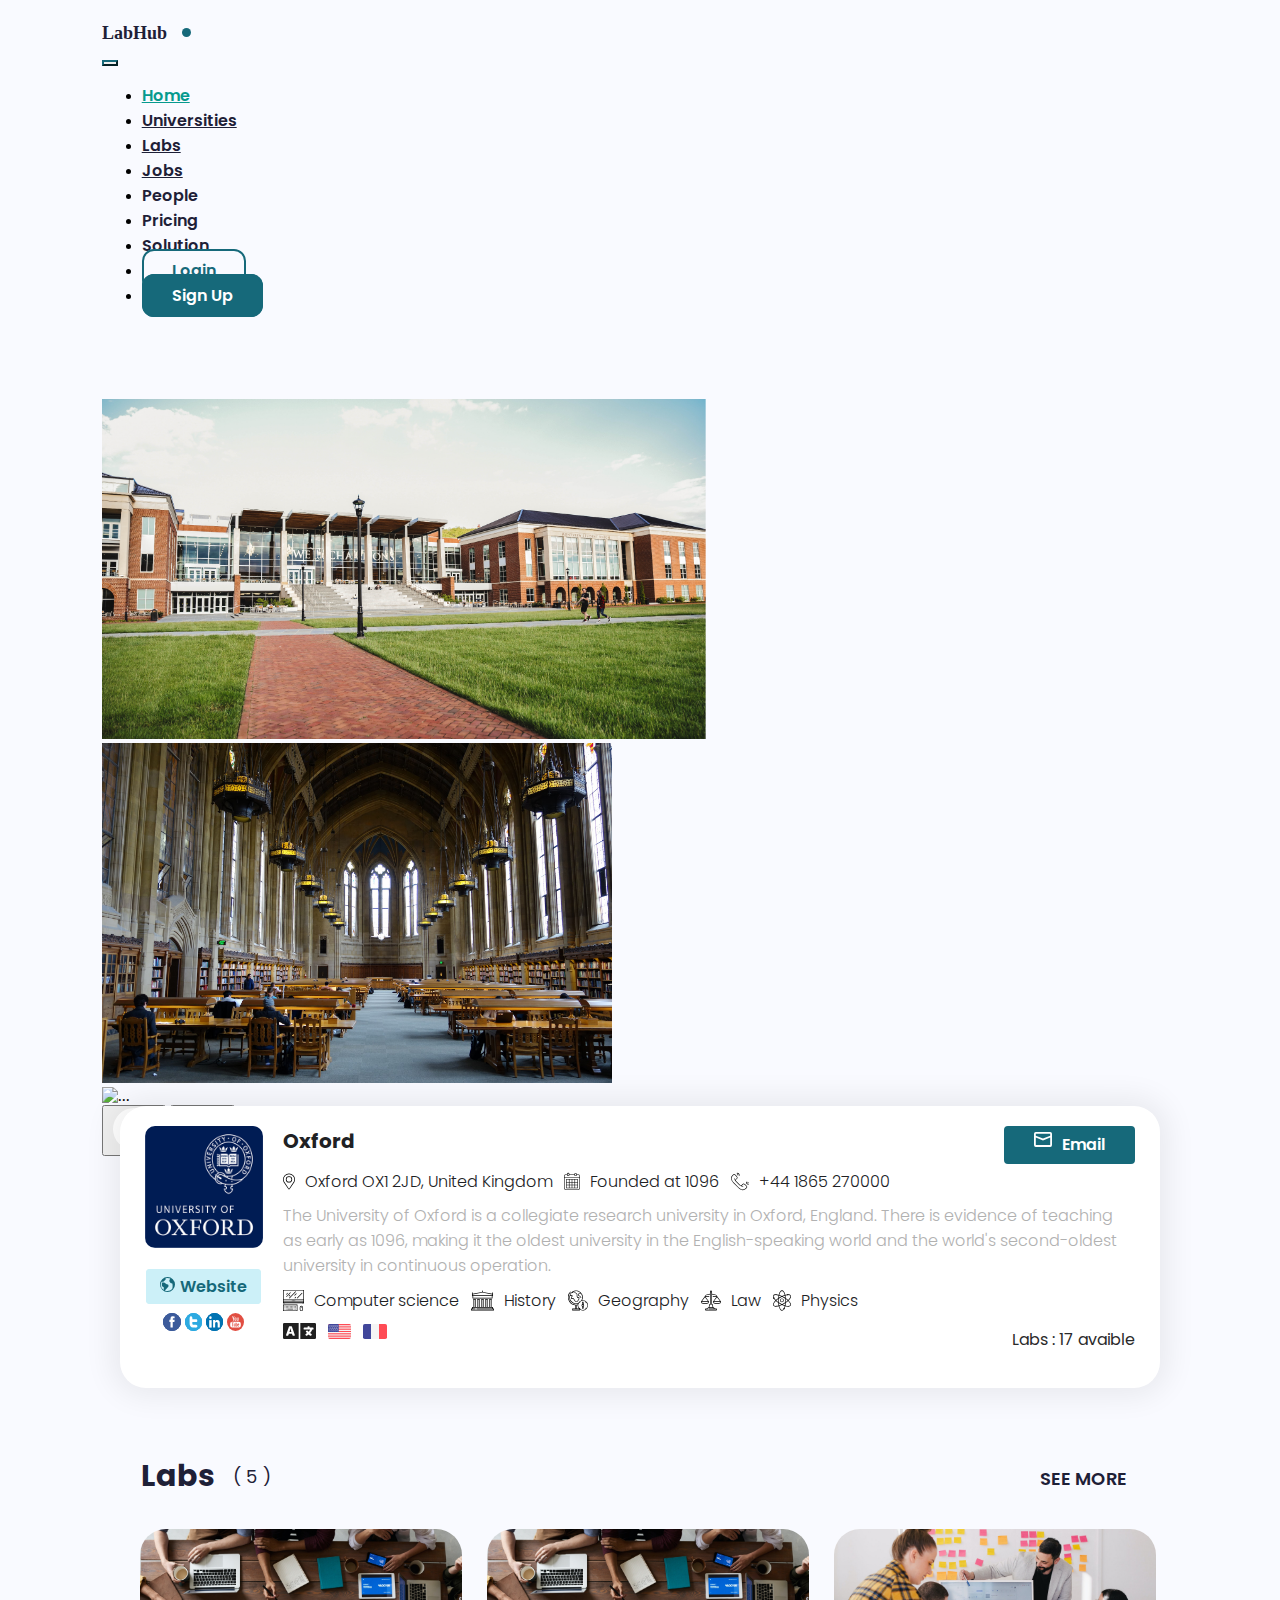
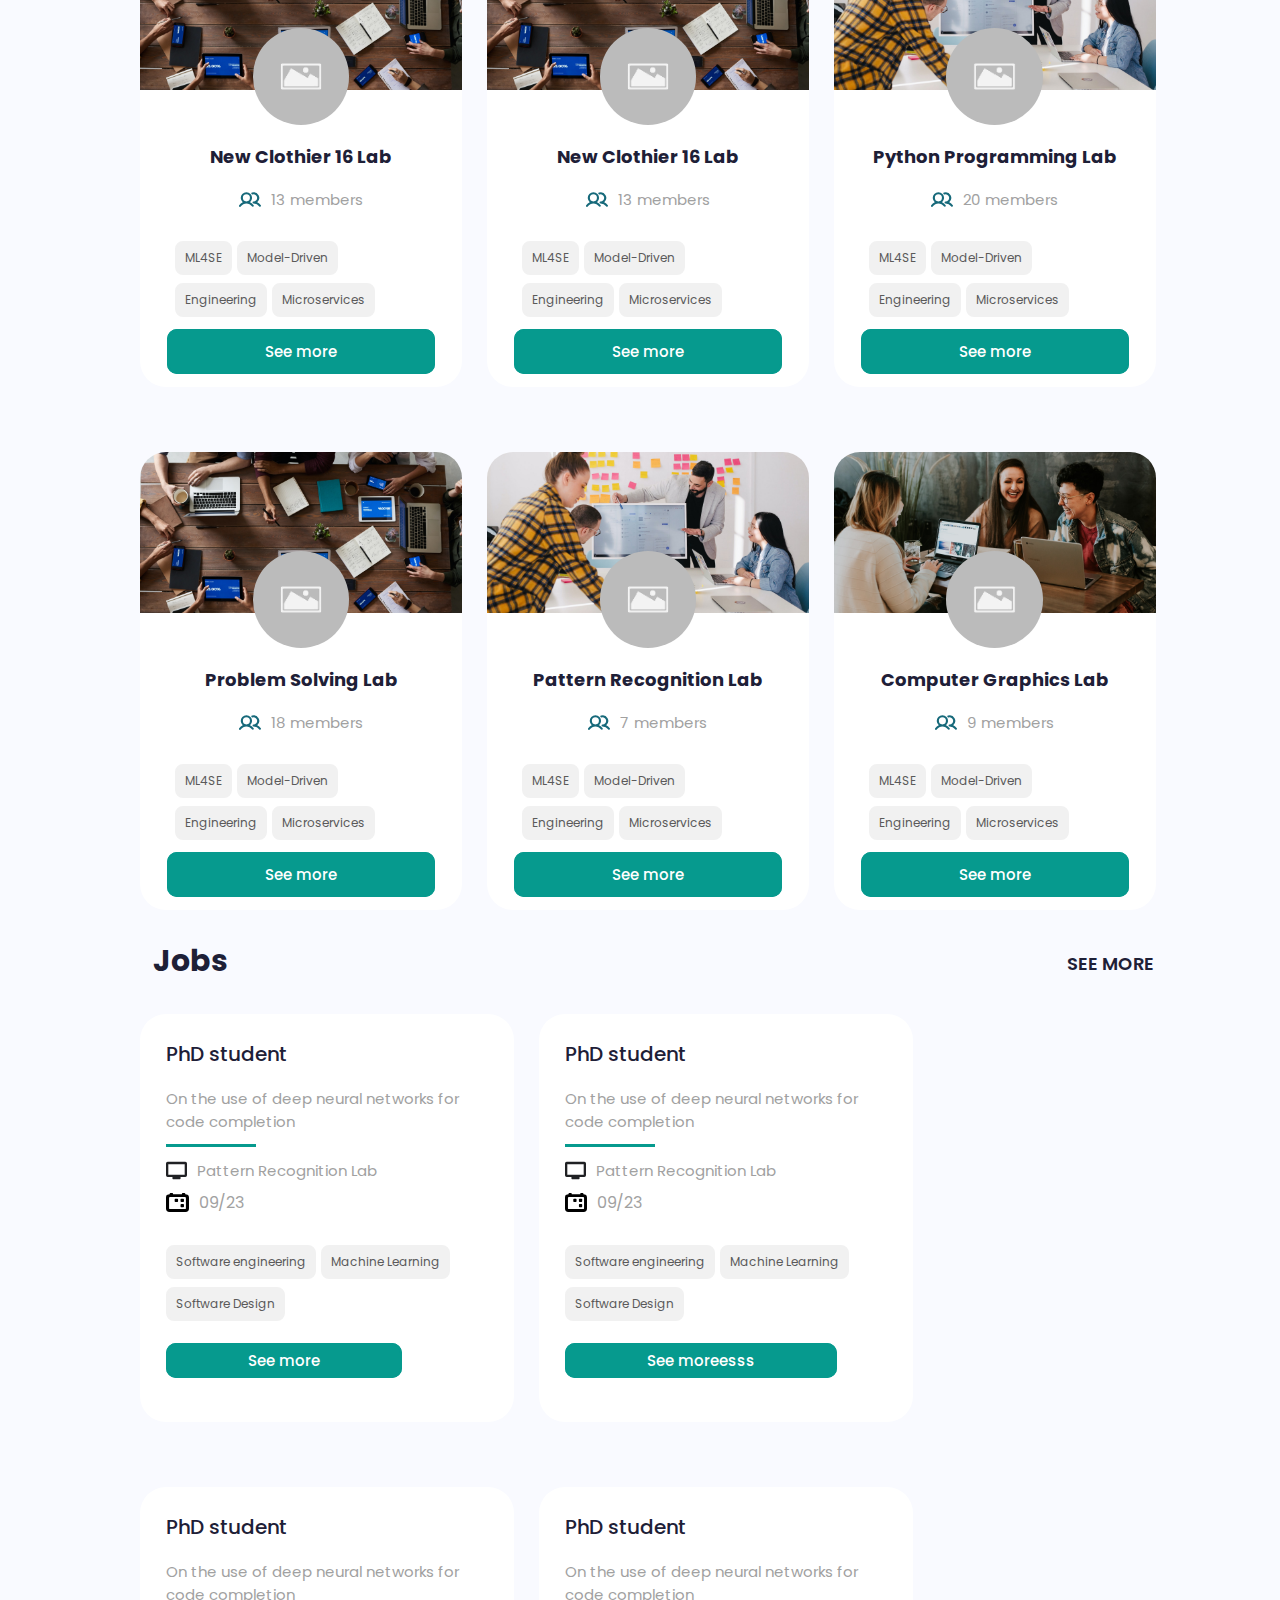
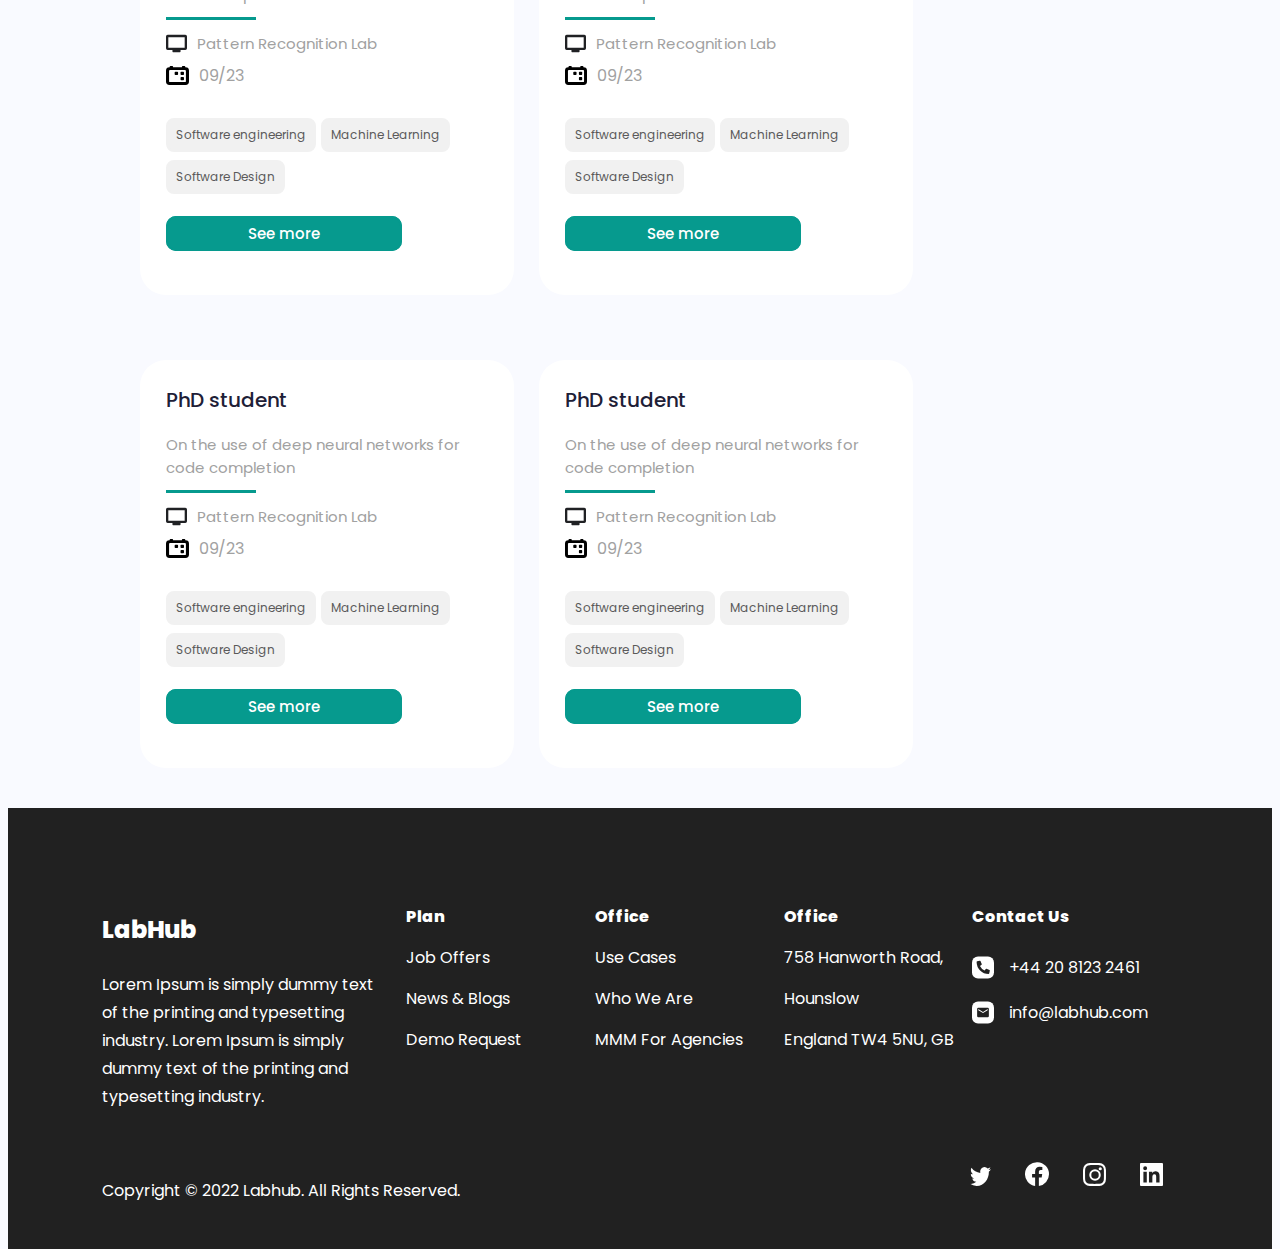
==== commit 9f31fc9b: "Fix bugs cards" ====
--- a/detail-universities.html
+++ b/detail-universities.html
@@ -238,7 +238,7 @@
             <a>Engineering</a>
             <a>Microservices</a>
           </div>
-          <a class="see-more">See more</a>
+   <div class="btn-see-more">       <a class="see-more">See more</a></div>
         </div>
         <div class="labs-details">
           <img class="img-lab" src="./img/team.jpg" />
@@ -259,7 +259,7 @@
             <a>Engineering</a>
             <a>Microservices</a>
           </div>
-          <a class="see-more">See more</a>
+          <div class="btn-see-more">       <a class="see-more">See more</a></div>
         </div>
         <div class="labs-details">
           <img class="img-lab" src="./img/team-2.jpg" />
@@ -280,7 +280,7 @@
             <a>Engineering</a>
             <a>Microservices</a>
           </div>
-          <a class="see-more">See more</a>
+          <div class="btn-see-more">       <a class="see-more">See more</a></div>
         </div>
         <div class="labs-details">
           <img class="img-lab" src="./img/team.jpg" />
@@ -301,7 +301,7 @@
             <a>Engineering</a>
             <a>Microservices</a>
           </div>
-          <a class="see-more">See more</a>
+          <div class="btn-see-more">       <a class="see-more">See more</a></div>
         </div>
         <div class="labs-details">
           <img class="img-lab" src="./img/team-2.jpg" />
@@ -322,7 +322,7 @@
             <a>Engineering</a>
             <a>Microservices</a>
           </div>
-          <a class="see-more">See more</a>
+          <div class="btn-see-more">       <a class="see-more">See more</a></div>
         </div>
         <div class="labs-details">
           <img class="img-lab" src="./img/team-3.jpg" />
@@ -343,7 +343,7 @@
             <a>Engineering</a>
             <a>Microservices</a>
           </div>
-          <a class="see-more">See more</a>
+          <div class="btn-see-more">       <a class="see-more">See more</a></div>
         </div>
       </div>
     </section>
@@ -377,6 +377,27 @@
             <a>Software Design</a>
           </div>
           <a class="see-more-job">See more</a>
+        </div>
+        <div class="details-jobs">
+          <p class="name-job">PhD student</p>
+          <p class="description-job">
+            On the use of deep neural networks for code completion
+          </p>
+          <img src="./img/line.svg" alt="" />
+          <div class="type-lab">
+            <img src="./img/computer.svg" />
+            <p>Pattern Recognition Lab</p>
+          </div>
+          <div class="date">
+            <img src="./img/calendar-2.svg" />
+            <p>09/23</p>
+          </div>
+          <div class="tags-jobs">
+            <a>Software engineering </a>
+            <a>Machine Learning</a>
+            <a>Software Design</a>
+          </div>
+          <a class="see-more-job">See moreesss</a>
         </div>
         <div class="details-jobs">
           <p class="name-job">PhD student</p>
--- a/css/detail-universities.css
+++ b/css/detail-universities.css
@@ -289,14 +289,16 @@
 
 #labs__list__of__labs .result-search {
   margin-top: 25px;
-  display: inline-grid;
-  grid-template-columns: 35% 35% 35%;
+  display: flex;
+  flex-wrap: wrap;
+  gap: 25px;
+  justify-content: flex-start;
   padding-left: 10.321vw;
   padding-right: 7.321vw;
 }
 
 #labs__list__of__labs .labs-details {
-  width: 90%;
+  width: 31%;
   text-align: center;
   margin-bottom: 40px;
   padding-bottom: 25px;
@@ -305,6 +307,7 @@
   border-top-right-radius: 26px;
   border-bottom-right-radius: 26px;
   background-color: #ffffff;
+  position: relative;
 }
 
 #labs__list__of__labs .img-lab {
@@ -362,7 +365,7 @@
   flex-wrap: wrap;
   padding-right: 45px;
   padding-left: 45px;
-  margin-bottom: 28px;
+  margin-bottom: 45px;
 }
 
 #labs__list__of__labs .tags a {
@@ -377,7 +380,18 @@
   padding: 6px 8px;
   cursor: pointer;
 }
-
+#labs__list__of__labs .btn-see-more {
+  position: absolute;
+  left: 0;
+  bottom: 24px;
+  right: 0;
+}
+.btn-jobs {
+  position: absolute;
+  left: 0;
+  bottom: 24px;
+  right: 0;
+}
 #labs__list__of__labs .see-more {
   font-family: Poppins-Medium;
   color: #ffffff;
@@ -417,25 +431,37 @@
 }
 
 #list-jobs .list-of-jobs {
-  margin-top: 25px;
+  /* margin-top: 25px;
   display: inline-grid;
   grid-template-columns: 35% 35% 35%;
   padding-left: 10.321vw;
-  padding-right: 7.321vw;
+  padding-right: 7.321vw; */
+
+  margin-top: 25px;
+display: flex;
+flex-wrap: wrap;
+justify-content: flex-start;
+gap: 25px;
+/* display: inline-grid;
+grid-template-columns: 35% 35% 35%; */
+padding-left: 10.321vw;
+padding-right: 7.321vw;
+
 }
 
 #list-jobs .details-jobs {
-  width: 90%;
-  text-align: left;
-  margin-bottom: 40px;
-  padding-bottom: 25px;
-  padding-left: 26px;
-  padding-right: 26px;
-  border-top-left-radius: 26px;
-  border-bottom-left-radius: 26px;
-  border-top-right-radius: 26px;
-  border-bottom-right-radius: 26px;
-  background-color: #ffffff;
+  width: 31%;
+text-align: left;
+margin-bottom: 40px;
+padding-bottom: 50px;
+padding-left: 26px;
+padding-right: 26px;
+border-top-left-radius: 26px;
+border-bottom-left-radius: 26px;
+border-top-right-radius: 26px;
+border-bottom-right-radius: 26px;
+background-color: #ffffff;
+position: relative;
 }
 
 #list-jobs .name-job {
@@ -538,7 +564,7 @@
 }
 
 #home__footer .contact-us {
-  width: 18%;
+  
   padding-right: 15px;
 }
 
@@ -715,7 +741,7 @@
     margin-bottom: 35px;
   }
 
-  #home__footer .our-links {
+  /* #home__footer .our-links {
     display: block;
     text-align: center;
   }
@@ -740,7 +766,7 @@
   #home__footer .social-media-img {
     width: 100%;
     text-align: center;
-  }
+  } */
 }
 
 @media (max-width: 1055px) {
@@ -793,28 +819,60 @@
   }
 
   #labs__list__of__labs .result-search {
-    justify-content: space-around;
+    justify-content: space-between;
     display: flex;
     flex-wrap: wrap;
   }
 
   #labs__list__of__labs .labs-details {
-    width: 40%;
+    width: 46%;
   }
 
   #list-jobs .list-of-jobs {
     display: flex;
-    justify-content: space-around;
+    justify-content: space-between;
     flex-wrap: wrap;
   }
 
   #list-jobs .details-jobs {
-    width: 40%;
+    width: 46%;
   }
 
   #details__university .result-university {
     padding-top: 30px;
   }
+
+  
+  #home__footer .our-links {
+    display: block;
+    text-align: center;
+  } 
+
+   #home__footer .number-phone {
+    display: block;
+  }
+
+  #home__footer .email {
+    display: block;
+  } 
+
+  #home__footer .social-media {
+    text-align: center;
+    display: block;
+  } 
+
+  #home__footer .social-media-img {
+    text-align: center;
+  }
+
+  #home__footer .social-media-img {
+    width: 100%;
+  }
+
+  #home__footer .copyrigt {
+    width: 100%;
+  }
+
 }
 
 @media (max-width: 768px) {
@@ -926,10 +984,6 @@
   #list-jobs .see-more-job {
     padding: 5px 26px;
   }
-}
-#list-jobs .details-jobs {
-  padding-left: 10px;
-  padding-right: 10px;
 }
 
 /* SCROLL */
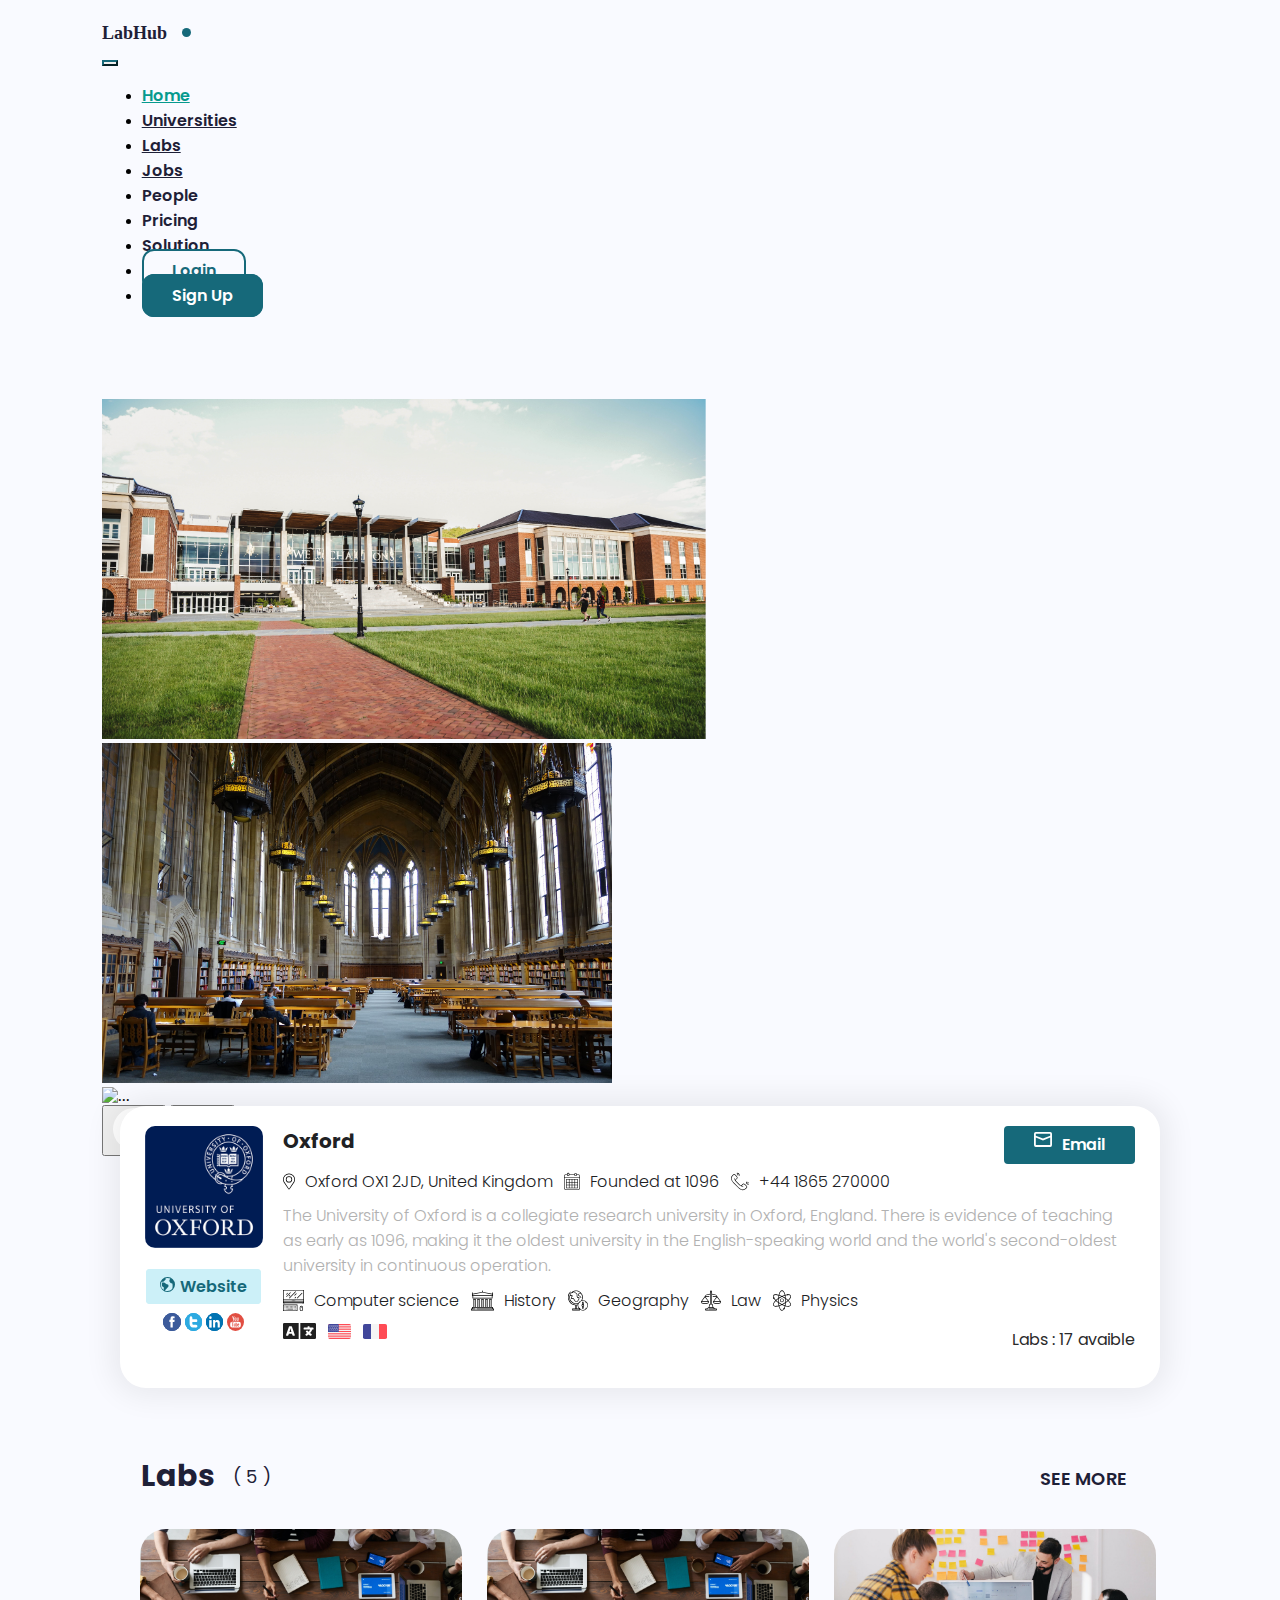
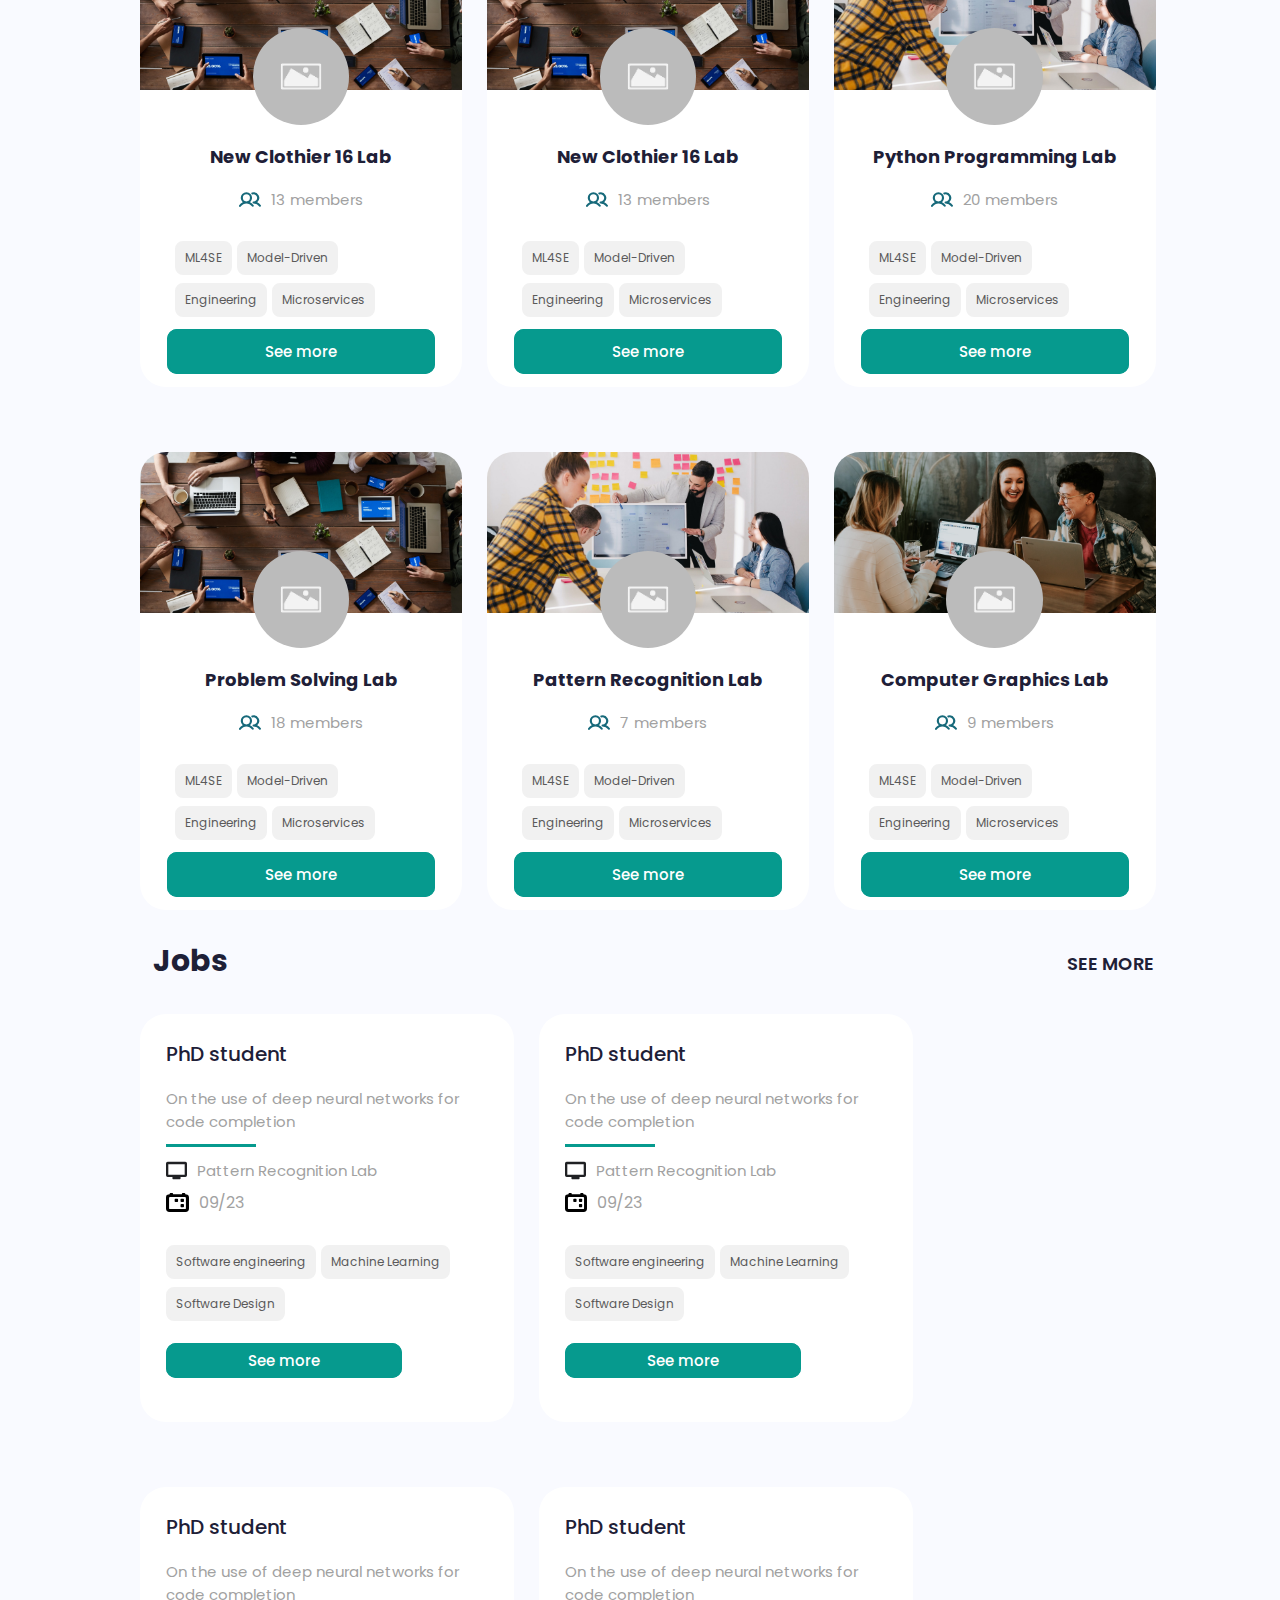
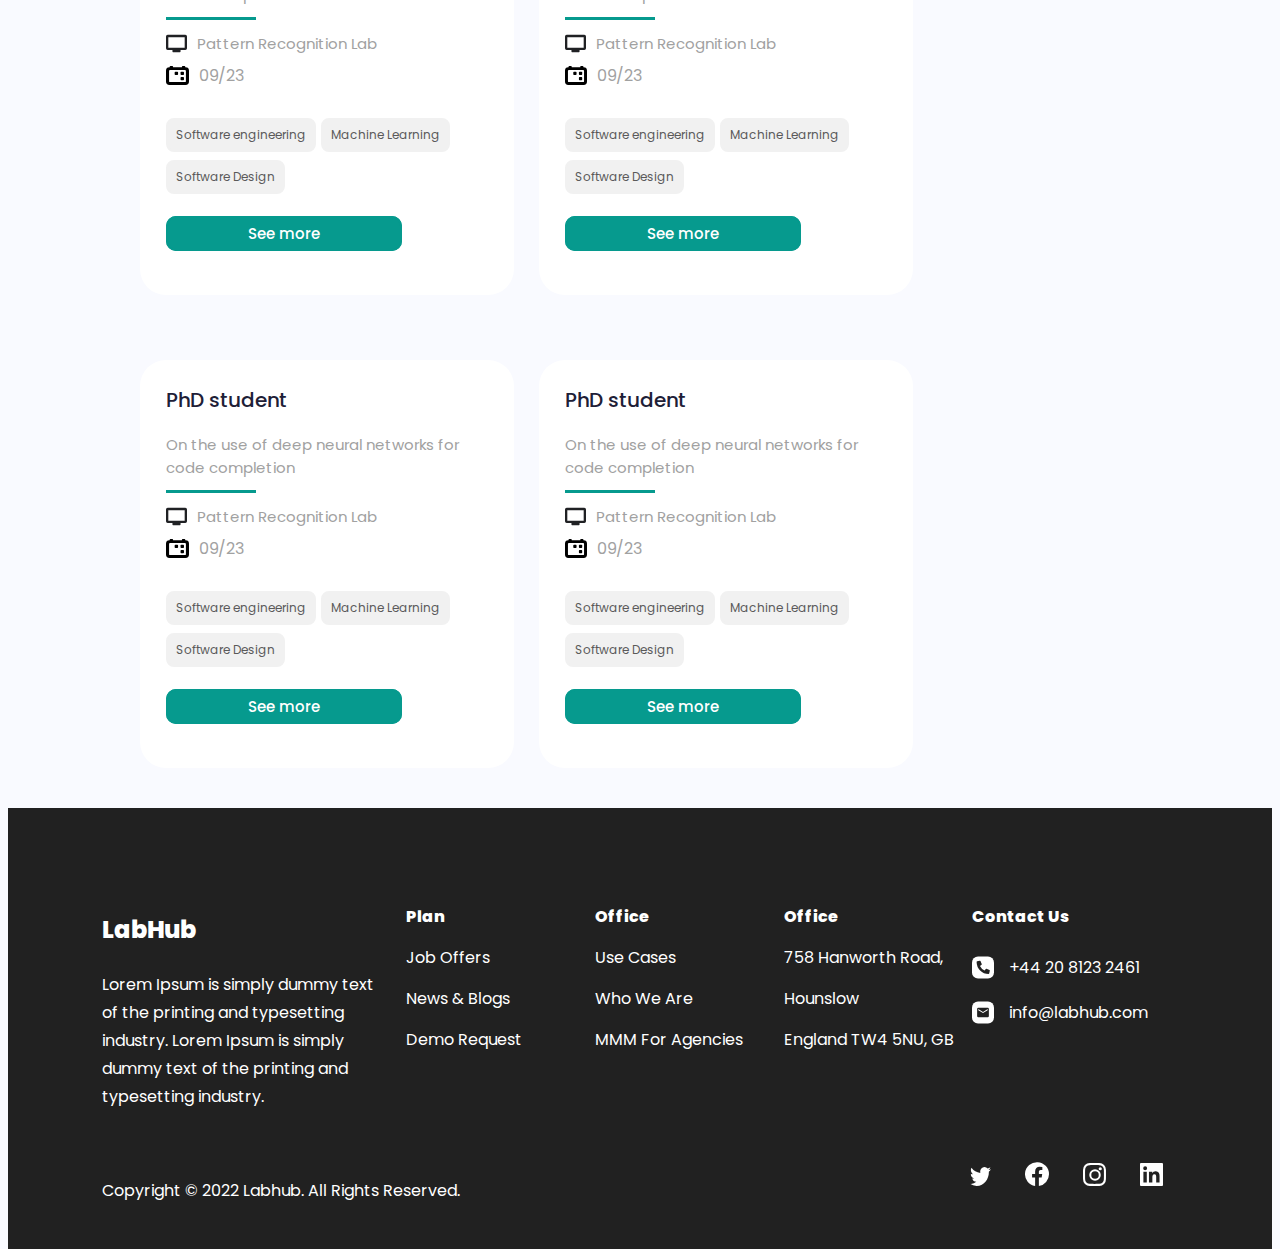
==== commit 29f8824e: "Fix bugs" ====
--- a/detail-universities.html
+++ b/detail-universities.html
@@ -397,7 +397,7 @@
             <a>Machine Learning</a>
             <a>Software Design</a>
           </div>
-          <a class="see-more-job">See moreesss</a>
+          <a class="see-more-job">See more</a>
         </div>
         <div class="details-jobs">
           <p class="name-job">PhD student</p>
